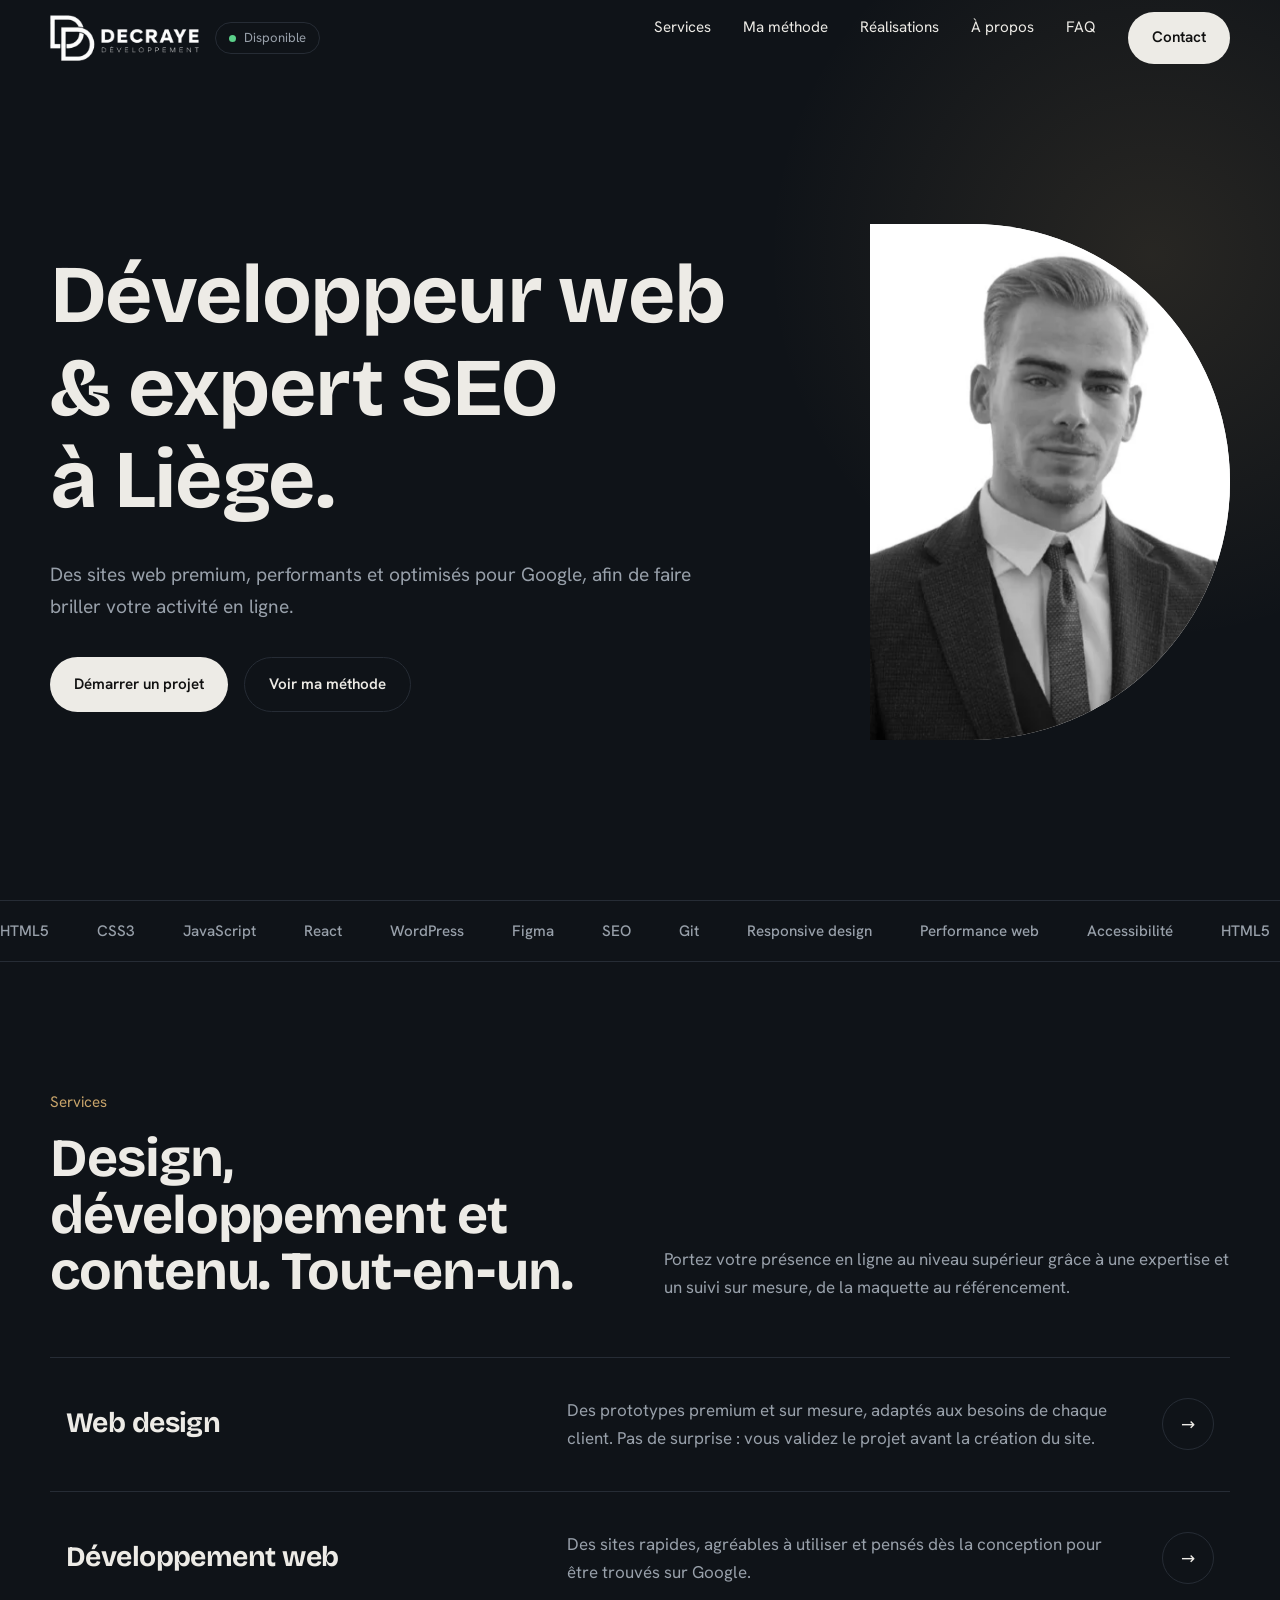
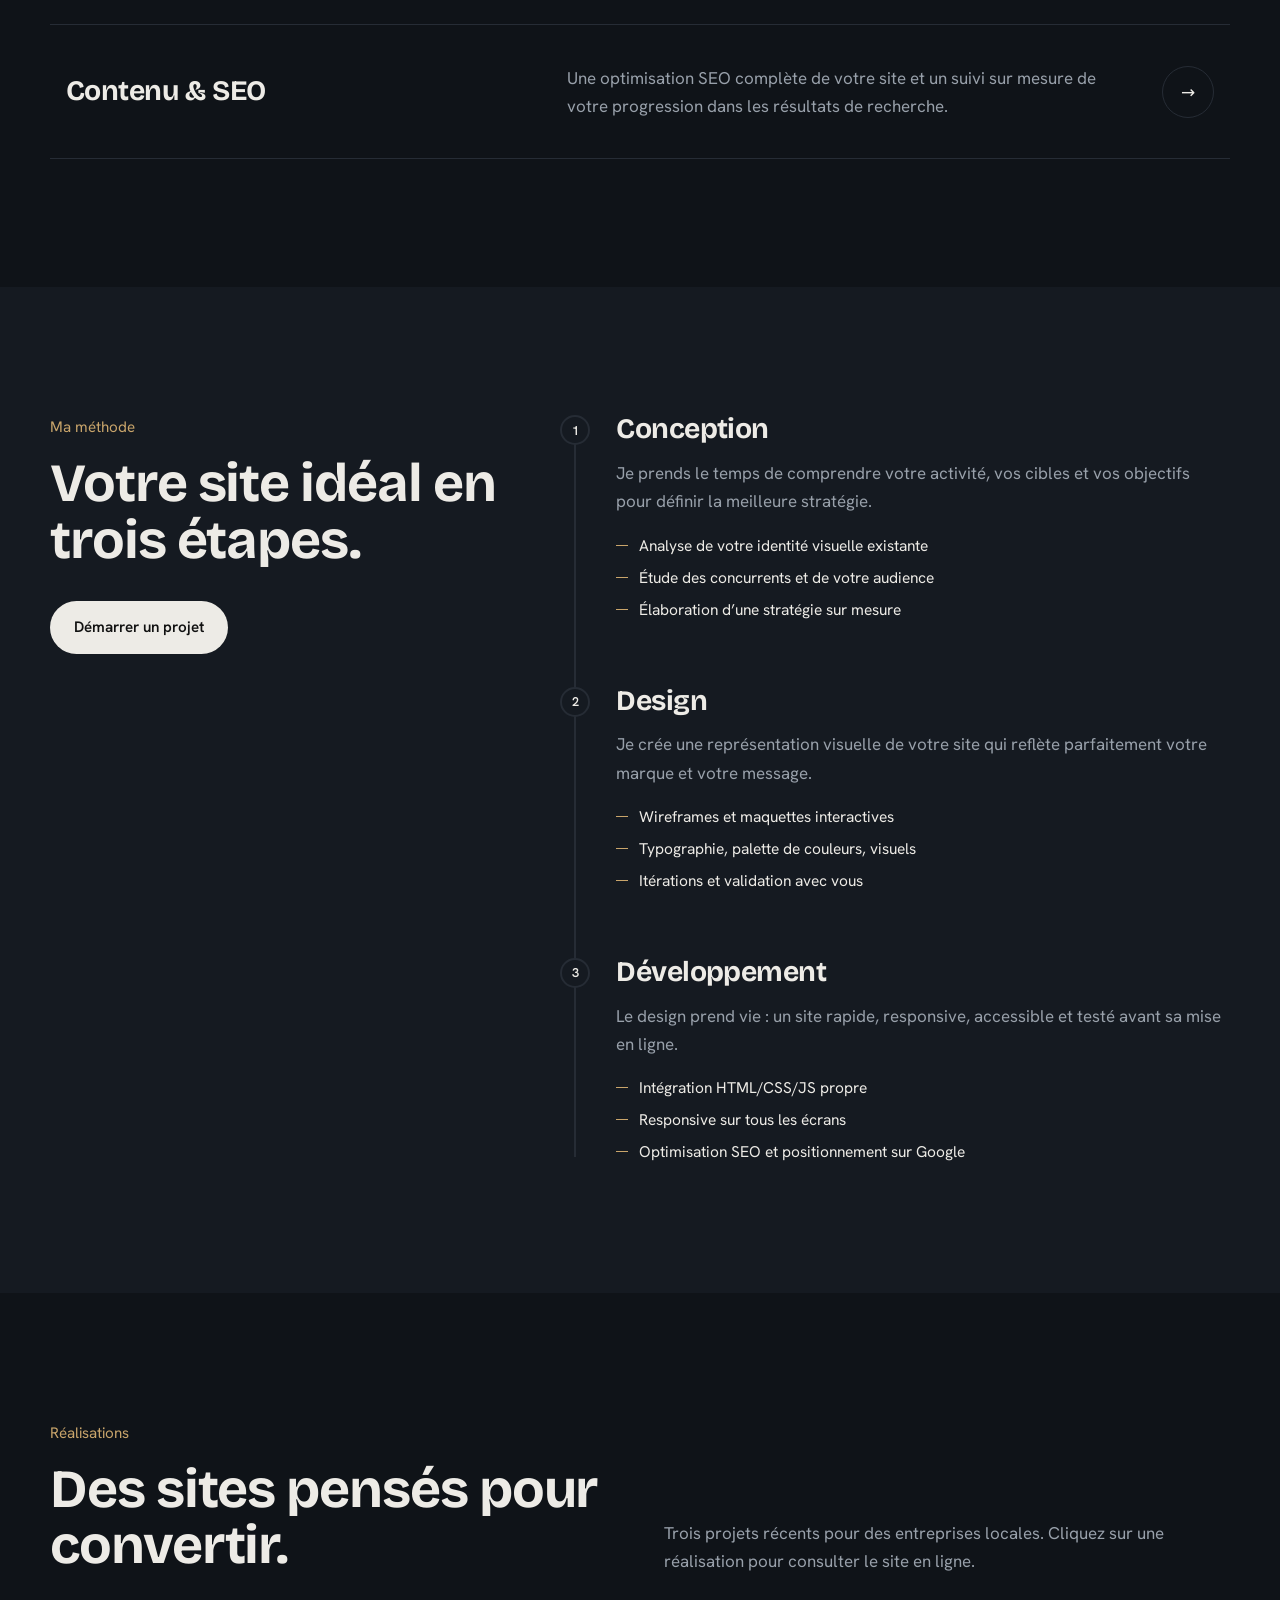
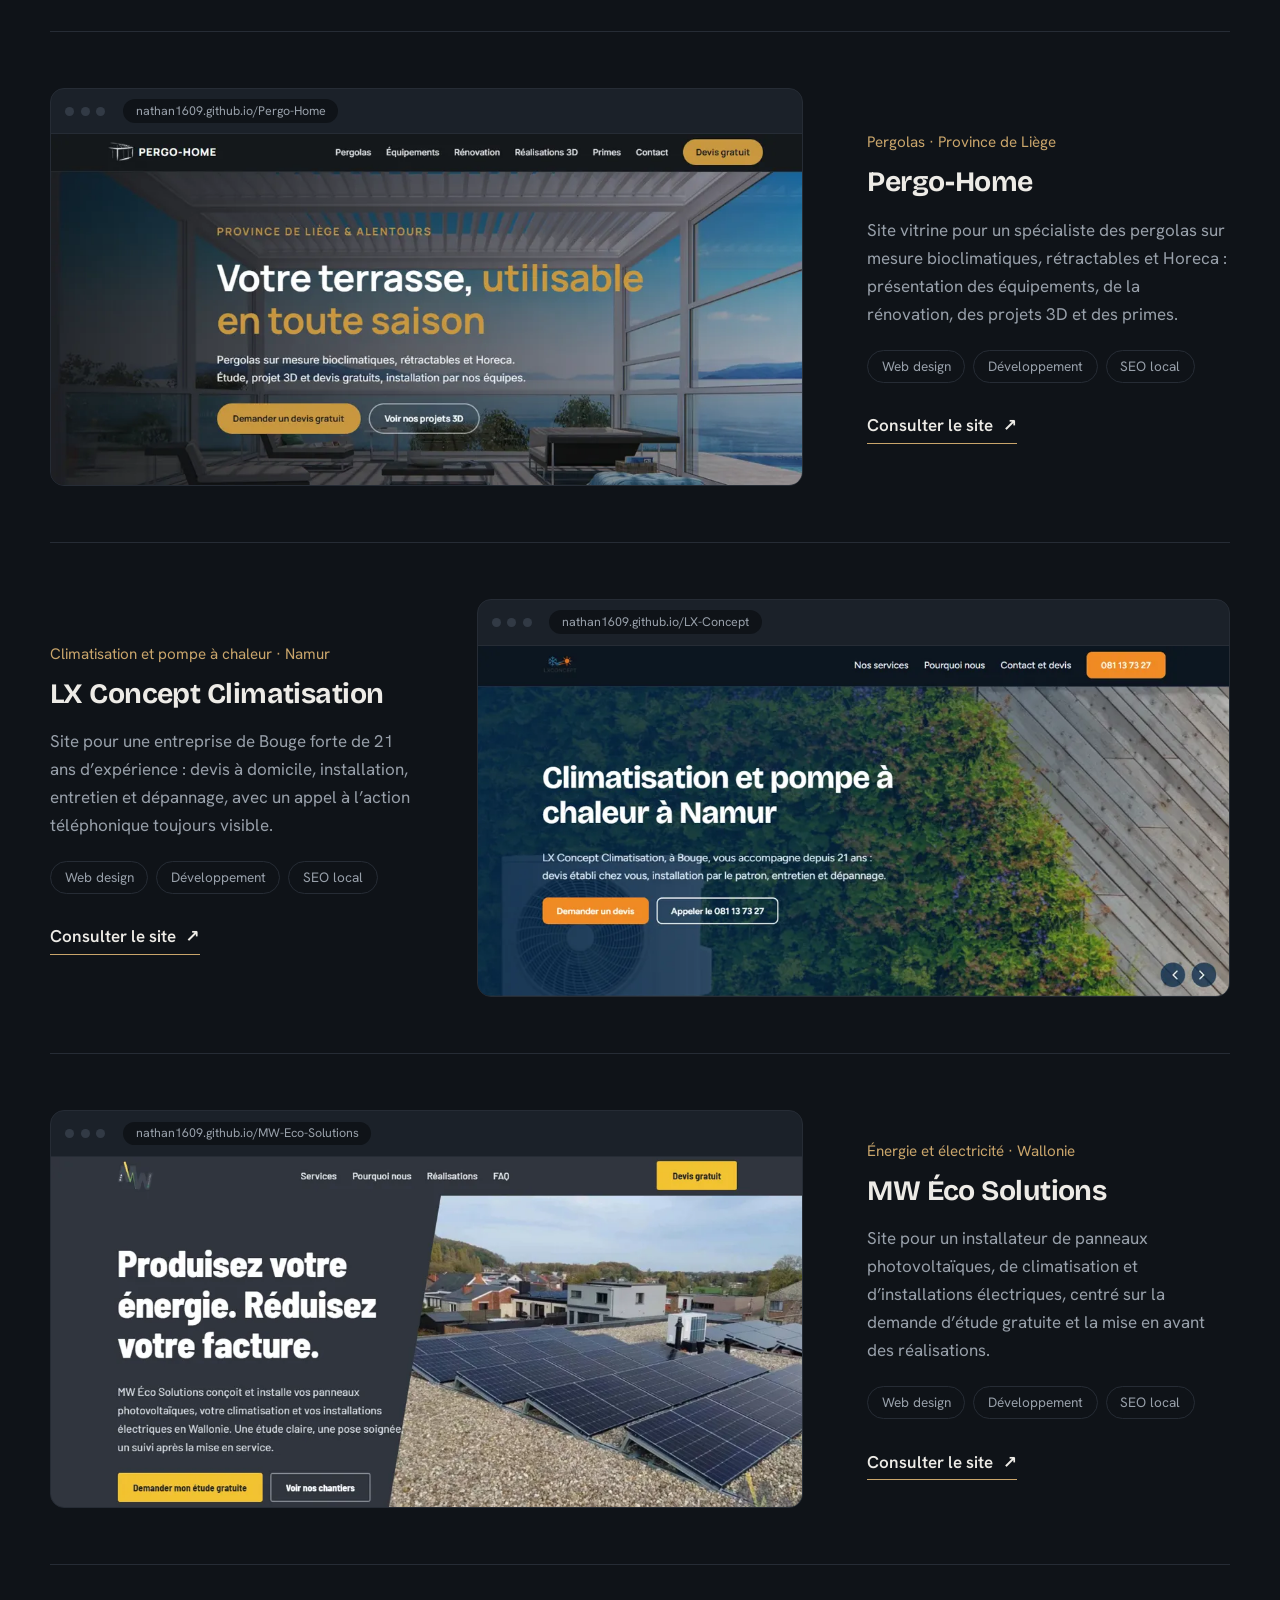
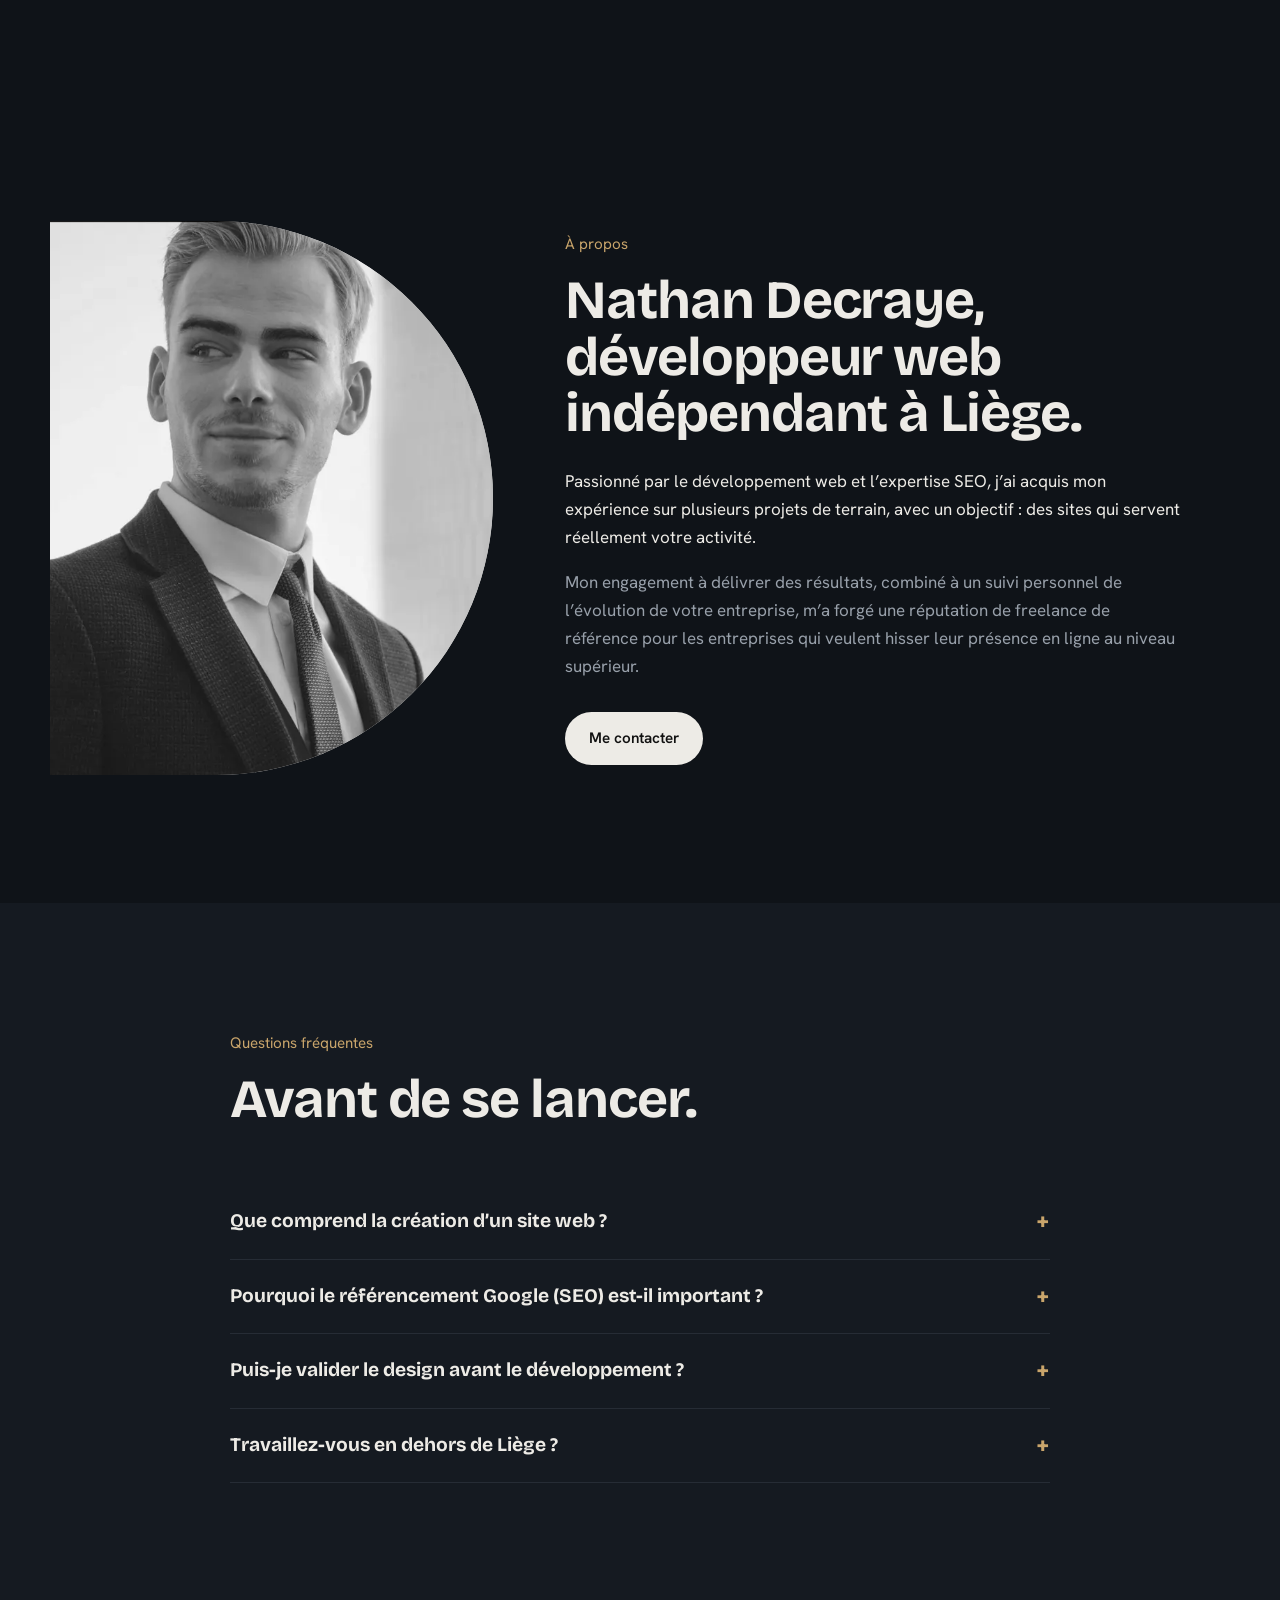
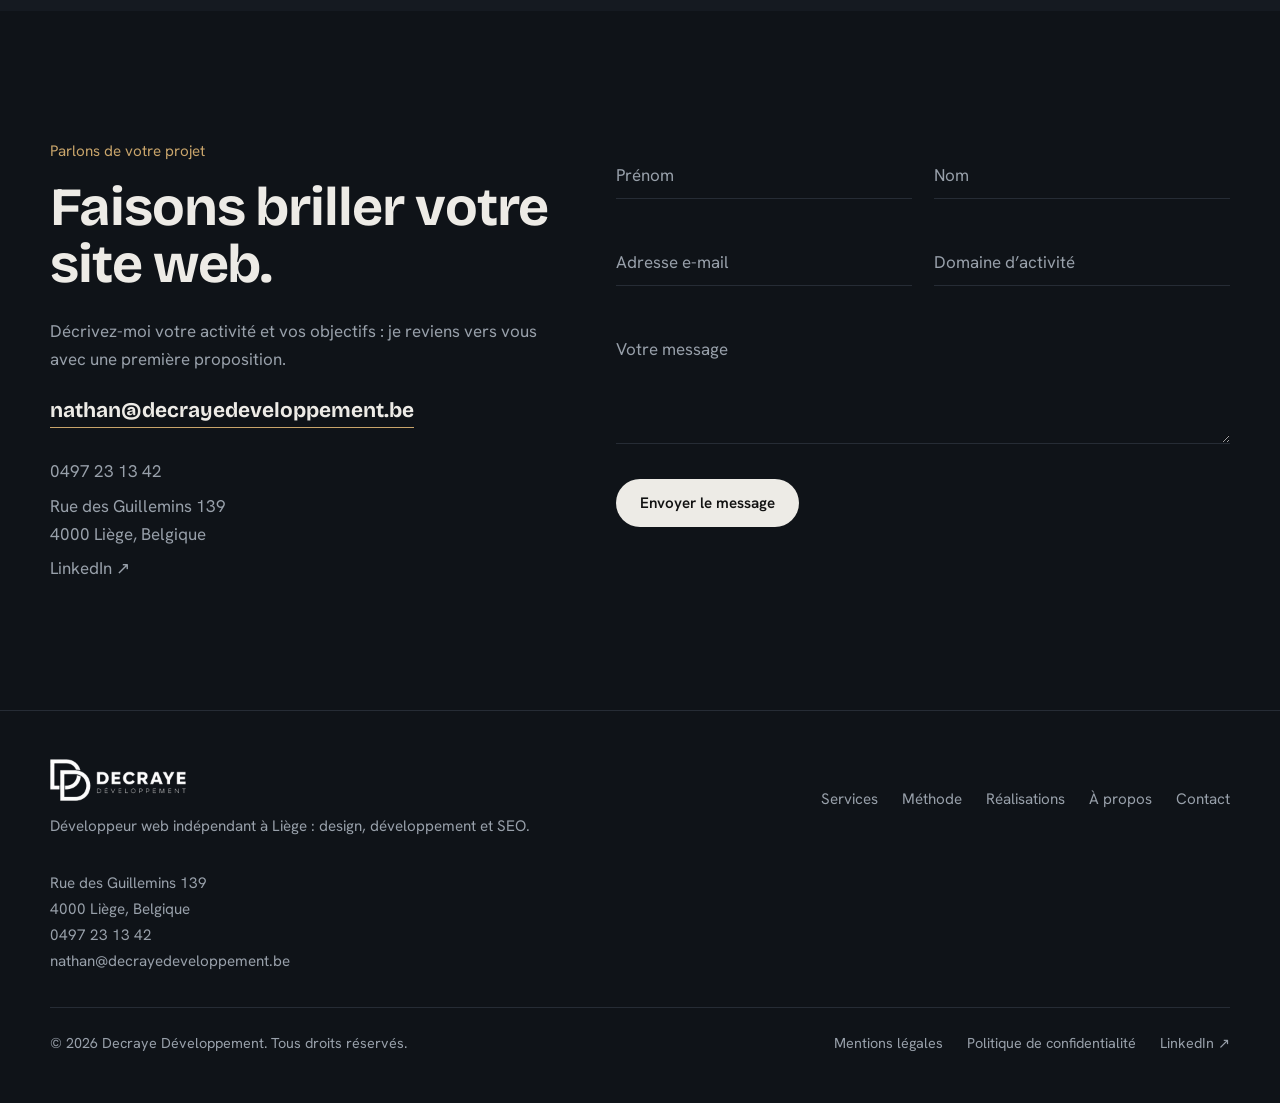
==== index.html @ 933f9165 "Amélioration du site, référencement, animations" ====
<!DOCTYPE html>
<html lang="fr-BE">
<head>
<meta charset="utf-8">
<meta name="viewport" content="width=device-width, initial-scale=1, viewport-fit=cover">
<title>Développeur web & expert SEO à Liège | Decraye Développement</title>
<meta name="description" content="Nathan Decraye, développeur web indépendant à Liège : création de site web sur mesure, design, développement et référencement Google (SEO) pour les entreprises de Wallonie.">
<meta name="robots" content="index, follow, max-image-preview:large">
<meta name="author" content="Nathan Decraye">
<meta name="theme-color" content="#0F1318">
<link rel="canonical" href="https://decrayedeveloppement.be/">
<link rel="alternate" hreflang="fr-be" href="https://decrayedeveloppement.be/">
<meta property="og:type" content="website">
<meta property="og:locale" content="fr_BE">
<meta property="og:site_name" content="Decraye Développement">
<meta property="og:title" content="Développeur web & expert SEO à Liège | Decraye Développement">
<meta property="og:description" content="Sites web premium, rapides et optimisés pour Google. Design, développement et SEO sur mesure à Liège.">
<meta property="og:url" content="https://decrayedeveloppement.be/">
<meta property="og:image" content="https://decrayedeveloppement.be/asset/img/og-image.jpg">
<meta property="og:image:width" content="1200"><meta property="og:image:height" content="630"><meta property="og:image:alt" content="Decraye Développement, développeur web et expert SEO à Liège">
<meta name="twitter:card" content="summary_large_image">
<meta name="twitter:image" content="https://decrayedeveloppement.be/asset/img/og-image.jpg">
<link rel="icon" href="/favicon.ico" sizes="48x48">
<link rel="icon" type="image/png" sizes="192x192" href="/asset/img/favicon-192.png">
<link rel="apple-touch-icon" href="/asset/img/apple-touch-icon.png">
<link rel="preload" href="asset/fonts/bricolage-grotesque.woff2" as="font" type="font/woff2" crossorigin>
<link rel="preload" href="asset/fonts/hanken-grotesk.woff2" as="font" type="font/woff2" crossorigin>
<link rel="preload" href="asset/img/nathan-decraye.webp" as="image" type="image/webp">
<link rel="stylesheet" href="asset/css/style.css">
<script type="application/ld+json">{"@context":"https://schema.org","@graph":[{"@type":"WebSite","@id":"https://decrayedeveloppement.be/#website","url":"https://decrayedeveloppement.be/","name":"Decraye Développement","inLanguage":"fr-BE","publisher":{"@id":"https://decrayedeveloppement.be/#business"}},{"@type":"ProfessionalService","@id":"https://decrayedeveloppement.be/#business","name":"Decraye Développement","url":"https://decrayedeveloppement.be/","logo":"https://decrayedeveloppement.be/asset/img/logo.png","image":"https://decrayedeveloppement.be/asset/img/og-image.jpg","email":"nathan@decrayedeveloppement.be","telephone":"+32497231342","description":"Développeur web indépendant à Liège : web design, développement de sites et référencement Google (SEO).","address":{"@type":"PostalAddress","streetAddress":"Rue des Guillemins 139","postalCode":"4000","addressLocality":"Liège","addressRegion":"Wallonie","addressCountry":"BE"},"areaServed":[{"@type":"City","name":"Liège"},{"@type":"AdministrativeArea","name":"Wallonie"}],"founder":{"@id":"https://decrayedeveloppement.be/#nathan"},"sameAs":["https://www.linkedin.com/in/nathan-decraye-4442543a9/"],"knowsAbout":["Création de site web","Web design","Référencement naturel (SEO)","WordPress","React"],"contactPoint":{"@type":"ContactPoint","telephone":"+32497231342","email":"nathan@decrayedeveloppement.be","contactType":"customer service","availableLanguage":"fr"},"hasOfferCatalog":{"@type":"OfferCatalog","name":"Services","itemListElement":[{"@type":"Offer","itemOffered":{"@type":"Service","name":"Web design"}},{"@type":"Offer","itemOffered":{"@type":"Service","name":"Développement web"}},{"@type":"Offer","itemOffered":{"@type":"Service","name":"Contenu & SEO"}}]}},{"@type":"Person","@id":"https://decrayedeveloppement.be/#nathan","name":"Nathan Decraye","jobTitle":"Développeur web & expert SEO","url":"https://decrayedeveloppement.be/","image":"https://decrayedeveloppement.be/asset/img/nathan-decraye-a-propos.webp","sameAs":["https://www.linkedin.com/in/nathan-decraye-4442543a9/"],"worksFor":{"@id":"https://decrayedeveloppement.be/#business"}}]}</script>
<script type="application/ld+json">{"@context":"https://schema.org","@type":"FAQPage","mainEntity":[{"@type":"Question","name":"Que comprend la création d’un site web ?","acceptedAnswer":{"@type":"Answer","text":"Une conception stratégique, une maquette design validée par vos soins, puis un développement rapide, responsive et optimisé SEO avant la mise en ligne."}},{"@type":"Question","name":"Pourquoi le référencement Google (SEO) est-il important ?","acceptedAnswer":{"@type":"Answer","text":"Le SEO rend votre site visible quand vos clients recherchent vos services. Il repose sur la structure technique, la vitesse et la qualité du contenu."}},{"@type":"Question","name":"Puis-je valider le design avant le développement ?","acceptedAnswer":{"@type":"Answer","text":"Oui. Vous validez la maquette avant la création du site, sans mauvaise surprise."}},{"@type":"Question","name":"Travaillez-vous en dehors de Liège ?","acceptedAnswer":{"@type":"Answer","text":"Basé à Liège, j’accompagne des entreprises de Wallonie et d’ailleurs, en rendez-vous ou à distance."}}]}</script>

</head>
<body>
<script>document.documentElement.classList.add('js')</script>
<a class="sr skip" href="#main">Aller au contenu</a>
<div id="bar" aria-hidden="true"></div>
<header id="top">
 <div class="wrap nav">
  <a class="brand" href="#accueil" aria-label="Decraye Développement, accueil"><img src="asset/img/logo.png" alt="Logo Decraye Développement" width="149" height="46"><span class="dispo"><i></i>Disponible</span></a>
  <nav id="nav" aria-label="Navigation principale">
   <ul>
    <li><a href="#services">Services</a></li><li><a href="#methode">Ma méthode</a></li><li><a href="#realisations">Réalisations</a></li><li><a href="#a-propos">À propos</a></li><li><a href="#faq">FAQ</a></li>
    <li><a class="btn" href="#contact"><span>Contact</span></a></li>
   </ul>
  </nav>
  <button id="burger" aria-expanded="false" aria-controls="nav">Menu</button>
 </div>
</header>

<main id="main">
<section class="hero" id="accueil" style="padding-bottom:4rem">
 <div class="wrap hgrid">
  <div>
   <h1><span class="ln" style="--i:0"><span>Développeur web</span></span><span class="ln" style="--i:1"><span>&amp; expert SEO</span></span><span class="ln" style="--i:2"><span>à Liège.</span></span></h1>
   <p class="lead">Des sites web premium, performants et optimisés pour Google, afin de faire briller votre activité en ligne.</p>
   <div class="cta"><a class="btn" href="#contact"><span>Démarrer un projet</span></a><a class="btn ghost" href="#methode"><span>Voir ma méthode</span></a></div>
  </div>
  <div class="d"><img src="asset/img/nathan-decraye.webp" alt="Nathan Decraye, développeur web et expert SEO à Liège" width="387" height="644" fetchpriority="high" id="portrait"></div>
 </div>
</section>
<div class="tech" role="group" aria-label="Technologies et outils maîtrisés"><div><div class="g"><b>HTML5</b><b>CSS3</b><b>JavaScript</b><b>React</b><b>WordPress</b><b>Figma</b><b>SEO</b><b>Git</b><b>Responsive design</b><b>Performance web</b><b>Accessibilité</b></div><div class="g" aria-hidden="true"><b>HTML5</b><b>CSS3</b><b>JavaScript</b><b>React</b><b>WordPress</b><b>Figma</b><b>SEO</b><b>Git</b><b>Responsive design</b><b>Performance web</b><b>Accessibilité</b></div></div></div>

<section id="services">
 <div class="wrap">
  <div class="head" data-r><div><span class="tag">Services</span><h2>Design, développement et contenu. Tout&#8209;en&#8209;un.</h2></div><p>Portez votre présence en ligne au niveau supérieur grâce à une expertise et un suivi sur mesure, de la maquette au référencement.</p></div>
  <ul class="rows">
   <li class="row" data-r><h3>Web design</h3><p>Des prototypes premium et sur mesure, adaptés aux besoins de chaque client. Pas de surprise : vous validez le projet avant la création du site.</p><span class="arr" aria-hidden="true">→</span></li>
   <li class="row" data-r style="--d:.1s"><h3>Développement web</h3><p>Des sites rapides, agréables à utiliser et pensés dès la conception pour être trouvés sur Google.</p><span class="arr" aria-hidden="true">→</span></li>
   <li class="row" data-r style="--d:.2s"><h3>Contenu &amp; SEO</h3><p>Une optimisation SEO complète de votre site et un suivi sur mesure de votre progression dans les résultats de recherche.</p><span class="arr" aria-hidden="true">→</span></li>
  </ul>
 </div>
</section>

<section id="methode" class="bg2">
 <div class="wrap mgrid">
  <div class="sticky" data-r><span class="tag">Ma méthode</span><h2>Votre site idéal en trois étapes.</h2><a class="btn" href="#contact"><span>Démarrer un projet</span></a></div>
  <div class="steps" id="steps">
   <article class="step"><h3>Conception</h3><p>Je prends le temps de comprendre votre activité, vos cibles et vos objectifs pour définir la meilleure stratégie.</p><ul><li>Analyse de votre identité visuelle existante</li><li>Étude des concurrents et de votre audience</li><li>Élaboration d’une stratégie sur mesure</li></ul></article>
   <article class="step"><h3>Design</h3><p>Je crée une représentation visuelle de votre site qui reflète parfaitement votre marque et votre message.</p><ul><li>Wireframes et maquettes interactives</li><li>Typographie, palette de couleurs, visuels</li><li>Itérations et validation avec vous</li></ul></article>
   <article class="step"><h3>Développement</h3><p>Le design prend vie : un site rapide, responsive, accessible et testé avant sa mise en ligne.</p><ul><li>Intégration HTML/CSS/JS propre</li><li>Responsive sur tous les écrans</li><li>Optimisation SEO et positionnement sur Google</li></ul></article>
  </div>
 </div>
</section>

<section id="realisations">
 <div class="wrap">
  <div class="head" data-r><div><span class="tag">Réalisations</span><h2>Des sites pensés pour convertir.</h2></div><p>Trois projets récents pour des entreprises locales. Cliquez sur une réalisation pour consulter le site en ligne.</p></div>
  <article class="proj" data-r><a class="shot" href="https://nathan1609.github.io/Pergo-Home/" target="_blank" rel="noopener" aria-label="Visiter le site Pergo-Home (nouvel onglet)"><div class="bar"><i></i><i></i><i></i><span>nathan1609.github.io/Pergo-Home</span></div><div class="view"><img src="asset/img/projet-pergo-home.webp" alt="Aperçu du site Pergo-Home : pergola bioclimatique sur terrasse avec vue sur la mer" width="1100" height="513" loading="lazy"><b aria-hidden="true"><em>Visiter le site ↗</em></b></div></a><div class="pi"><small>Pergolas · Province de Liège</small><h3>Pergo-Home</h3><p>Site vitrine pour un spécialiste des pergolas sur mesure bioclimatiques, rétractables et Horeca : présentation des équipements, de la rénovation, des projets 3D et des primes.</p><ul class="chips" aria-label="Prestations"><li>Web design</li><li>Développement</li><li>SEO local</li></ul><a class="lnk" href="https://nathan1609.github.io/Pergo-Home/" target="_blank" rel="noopener">Consulter le site <span aria-hidden="true">↗</span></a></div></article>
  <article class="proj rev" data-r><a class="shot" href="https://nathan1609.github.io/LX-Concept/" target="_blank" rel="noopener" aria-label="Visiter le site LX Concept Climatisation (nouvel onglet)"><div class="bar"><i></i><i></i><i></i><span>nathan1609.github.io/LX-Concept</span></div><div class="view"><img src="asset/img/projet-lx-concept.webp" alt="Aperçu du site LX Concept Climatisation : unité extérieure devant un mur végétal" width="1100" height="513" loading="lazy"><b aria-hidden="true"><em>Visiter le site ↗</em></b></div></a><div class="pi"><small>Climatisation et pompe à chaleur · Namur</small><h3>LX Concept Climatisation</h3><p>Site pour une entreprise de Bouge forte de 21 ans d’expérience : devis à domicile, installation, entretien et dépannage, avec un appel à l’action téléphonique toujours visible.</p><ul class="chips" aria-label="Prestations"><li>Web design</li><li>Développement</li><li>SEO local</li></ul><a class="lnk" href="https://nathan1609.github.io/LX-Concept/" target="_blank" rel="noopener">Consulter le site <span aria-hidden="true">↗</span></a></div></article>
  <article class="proj" data-r><a class="shot" href="https://nathan1609.github.io/MW-Eco-Solutions/" target="_blank" rel="noopener" aria-label="Visiter le site MW Éco Solutions (nouvel onglet)"><div class="bar"><i></i><i></i><i></i><span>nathan1609.github.io/MW-Eco-Solutions</span></div><div class="view"><img src="asset/img/projet-mw-eco-solutions.webp" alt="Aperçu du site MW Éco Solutions : panneaux photovoltaïques installés sur une toiture plate" width="1100" height="513" loading="lazy"><b aria-hidden="true"><em>Visiter le site ↗</em></b></div></a><div class="pi"><small>Énergie et électricité · Wallonie</small><h3>MW Éco Solutions</h3><p>Site pour un installateur de panneaux photovoltaïques, de climatisation et d’installations électriques, centré sur la demande d’étude gratuite et la mise en avant des réalisations.</p><ul class="chips" aria-label="Prestations"><li>Web design</li><li>Développement</li><li>SEO local</li></ul><a class="lnk" href="https://nathan1609.github.io/MW-Eco-Solutions/" target="_blank" rel="noopener">Consulter le site <span aria-hidden="true">↗</span></a></div></article>
 </div>
</section>

<section id="a-propos">
 <div class="wrap agrid">
  <div class="ph" data-r><img src="asset/img/nathan-decraye-a-propos.webp" alt="Portrait de Nathan Decraye, développeur web indépendant" width="800" height="794" loading="lazy"></div>
  <div data-r><span class="tag">À propos</span><h2>Nathan Decraye, développeur web indépendant à Liège.</h2>
   <p>Passionné par le développement web et l’expertise SEO, j’ai acquis mon expérience sur plusieurs projets de terrain, avec un objectif : des sites qui servent réellement votre activité.</p>
   <p>Mon engagement à délivrer des résultats, combiné à un suivi personnel de l’évolution de votre entreprise, m’a forgé une réputation de freelance de référence pour les entreprises qui veulent hisser leur présence en ligne au niveau supérieur.</p>
   <a class="btn" href="#contact"><span>Me contacter</span></a></div>
 </div>
</section>

<section id="faq" class="bg2">
 <div class="wrap faq">
  <div class="head" style="grid-template-columns:1fr" data-r><div><span class="tag">Questions fréquentes</span><h2>Avant de se lancer.</h2></div></div>
  <div data-r>
   <details><summary>Que comprend la création d’un site web ?</summary><p>Une conception stratégique, une maquette design validée par vos soins, puis un développement rapide, responsive et optimisé SEO avant la mise en ligne.</p></details>
   <details><summary>Pourquoi le référencement Google (SEO) est-il important ?</summary><p>Le SEO rend votre site visible quand vos clients recherchent vos services. Il repose sur la structure technique, la vitesse et la qualité du contenu.</p></details>
   <details><summary>Puis-je valider le design avant le développement ?</summary><p>Oui. Vous validez la maquette avant la création du site, sans mauvaise surprise.</p></details>
   <details><summary>Travaillez-vous en dehors de Liège ?</summary><p>Basé à Liège, j’accompagne des entreprises de Wallonie et d’ailleurs, en rendez-vous ou à distance.</p></details>
  </div>
 </div>
</section>

<section id="contact">
 <div class="wrap cgrid">
  <div data-r><span class="tag">Parlons de votre projet</span><h2>Faisons briller votre site web.</h2><p>Décrivez-moi votre activité et vos objectifs : je reviens vers vous avec une première proposition.</p><a class="mail" href="mailto:nathan@decrayedeveloppement.be">nathan@decrayedeveloppement.be</a>
   <address class="coord"><a href="tel:+32497231342">0497 23 13 42</a><span>Rue des Guillemins 139<br>4000 Liège, Belgique</span><a href="https://www.linkedin.com/in/nathan-decraye-4442543a9/" target="_blank" rel="me noopener">LinkedIn ↗</a></address></div>
  <form id="form" data-r style="--d:.1s" novalidate>
   <div class="f"><input id="p" name="prenom" placeholder=" " required autocomplete="given-name"><label for="p">Prénom</label></div>
   <div class="f"><input id="n" name="nom" placeholder=" " required autocomplete="family-name"><label for="n">Nom</label></div>
   <div class="f"><input id="e" name="email" type="email" placeholder=" " required autocomplete="email"><label for="e">Adresse e-mail</label></div>
   <div class="f"><input id="a" name="activite" placeholder=" "><label for="a">Domaine d’activité</label></div>
   <div class="f w"><textarea id="m" name="message" placeholder=" " required></textarea><label for="m">Votre message</label></div>
   <div class="f w"><button class="btn" type="submit"><span>Envoyer le message</span></button></div>
   <p id="msg" role="status" aria-live="polite"></p>
  </form>
 </div>
</section>
</main>

<footer>
 <div class="wrap fg">
  <div><img src="asset/img/logo.png" alt="Decraye Développement" width="136" height="42" loading="lazy"><p>Développeur web indépendant à Liège : design, développement et SEO.</p></div>
  <ul aria-label="Pied de page"><li><a href="#services">Services</a></li><li><a href="#methode">Méthode</a></li><li><a href="#realisations">Réalisations</a></li><li><a href="#a-propos">À propos</a></li><li><a href="#contact">Contact</a></li></ul>
  <address class="fa">Rue des Guillemins 139<br>4000 Liège, Belgique<br><a href="tel:+32497231342">0497 23 13 42</a><br><a href="mailto:nathan@decrayedeveloppement.be">nathan@decrayedeveloppement.be</a></address>
  <div class="fb"><p>© <span id="y">2026</span> Decraye Développement. Tous droits réservés.</p><ul><li><a href="mentions-legales.html" data-legal="ment">Mentions légales</a></li><li><a href="politique-de-confidentialite.html" data-legal="priv">Politique de confidentialité</a></li><li><a href="https://www.linkedin.com/in/nathan-decraye-4442543a9/" target="_blank" rel="me noopener">LinkedIn ↗</a></li></ul></div>
 </div>
</footer>

<script src="asset/js/main.js" defer></script>
</body>
</html>
---- asset/css/style.css ----
/* Decraye Développement — feuille de style principale */
@font-face {
  font-family: "Bricolage Grotesque";
  src: url(../fonts/bricolage-grotesque.woff2) format("woff2");
  font-weight: 200 800;
  font-style: normal;
  font-display: swap
}

@font-face {
  font-family: "Hanken Grotesk";
  src: url(../fonts/hanken-grotesk.woff2) format("woff2");
  font-weight: 100 900;
  font-style: normal;
  font-display: swap
}

:root {
  --bg: #0F1318;
  --bg2: #151A21;
  --ink: #EDEBE6;
  --mute: #98A0AA;
  --line: #262C35;
  --brass: #C9A56B;
  --ease: cubic-bezier(.2, .7, .2, 1);
  color-scheme: dark;
  box-sizing: border-box;
  padding-top: env(safe-area-inset-top, 0px);
  padding-bottom: env(safe-area-inset-bottom, 0px)
}

*,
*::before,
*::after {
  box-sizing: inherit
}

html {
  scroll-behavior: smooth;
  scroll-padding-top: 90px
}

body {
  margin: 0;
  background: var(--bg);
  color: var(--ink);
  font: 400 1.0625rem/1.65 "Hanken Grotesk", system-ui, sans-serif;
  -webkit-font-smoothing: antialiased;
  overflow-x: hidden
}

h1,
h2,
h3 {
  font-family: "Bricolage Grotesque", system-ui, sans-serif;
  font-weight: 700;
  line-height: 1.05;
  letter-spacing: -.02em;
  margin: 0
}

h1 {
  font-size: clamp(2.6rem, 6.4vw, 5.6rem)
}

h2 {
  font-size: clamp(2rem, 4.2vw, 3.5rem)
}

h3 {
  font-size: clamp(1.4rem, 2.2vw, 2rem)
}

p {
  margin: 0;
  max-width: 62ch
}

a {
  color: inherit;
  text-decoration: none
}

img {
  max-width: 100%;
  display: block
}

.wrap {
  width: min(1180px, 100% - 2.5rem);
  margin-inline: auto
}

section {
  padding: clamp(4.5rem, 10vw, 8.5rem) 0
}

:focus-visible {
  outline: 2px solid var(--brass);
  outline-offset: 4px
}

.sr {
  position: absolute;
  left: -9999px
}

.skip:focus {
  left: 1rem;
  top: 1rem;
  background: var(--brass);
  color: #111;
  padding: .5rem 1rem;
  z-index: 99
}

#bar {
  position: fixed;
  left: 0;
  top: 0;
  height: 3px;
  width: 100%;
  background: var(--brass);
  transform: scaleX(var(--sp, 0));
  transform-origin: 0 50%;
  z-index: 60
}

header {
  position: fixed;
  inset: 0 0 auto;
  z-index: 50;
  padding-top: env(safe-area-inset-top, 0px);
  transition: transform .45s var(--ease), background .3s, border-color .3s;
  border-bottom: 1px solid transparent
}

header.solid {
  background: rgba(15, 19, 24, .82);
  backdrop-filter: blur(14px);
  border-color: var(--line)
}

header.hide {
  transform: translateY(-110%)
}

.nav {
  display: flex;
  align-items: center;
  justify-content: space-between;
  height: 76px;
  gap: 1.5rem
}

.brand {
  display: flex;
  align-items: center;
  gap: 1rem
}

.brand img {
  height: 46px;
  width: auto
}

.dispo {
  display: flex;
  align-items: center;
  gap: .5rem;
  font-size: .82rem;
  color: var(--mute);
  border: 1px solid var(--line);
  border-radius: 99px;
  padding: .25rem .8rem
}

.dispo i {
  width: 7px;
  height: 7px;
  border-radius: 50%;
  background: #5BD08A;
  box-shadow: 0 0 0 0 #5BD08A88;
  animation: pulse 2.2s infinite
}

@keyframes pulse {
  70% {
    box-shadow: 0 0 0 9px #5BD08A00
  }

  100% {
    box-shadow: 0 0 0 0 #5BD08A00
  }
}

nav ul {
  display: flex;
  gap: 2rem;
  list-style: none;
  margin: 0;
  padding: 0
}

nav a:not(.btn) {
  position: relative;
  font-size: .95rem;
  padding: .3rem 0
}

nav a:not(.btn)::after {
  content: "";
  position: absolute;
  left: 0;
  bottom: 0;
  width: 100%;
  height: 1px;
  background: var(--brass);
  transform: scaleX(0);
  transform-origin: right;
  transition: transform .4s var(--ease)
}

nav a:not(.btn):hover::after,
nav a.act::after {
  transform: scaleX(1);
  transform-origin: left
}

.btn {
  display: inline-flex;
  align-items: center;
  gap: .6rem;
  background: var(--ink);
  color: #111;
  font-weight: 600;
  font-size: .95rem;
  padding: .85rem 1.5rem;
  border-radius: 99px;
  border: 0;
  cursor: pointer;
  position: relative;
  overflow: hidden;
  transition: transform .25s var(--ease), color .3s;
  font-family: inherit
}

.btn::before {
  content: "";
  position: absolute;
  inset: 0;
  background: var(--brass);
  transform: translateY(101%);
  transition: transform .45s var(--ease)
}

.btn:hover::before {
  transform: none
}

.btn span {
  position: relative
}

.btn.ghost {
  background: transparent;
  color: var(--ink);
  border: 1px solid var(--line)
}

.btn.ghost:hover {
  color: #111;
  border-color: var(--brass)
}

#burger {
  display: none;
  background: none;
  border: 1px solid var(--line);
  color: var(--ink);
  border-radius: 8px;
  padding: .5rem .8rem;
  font: inherit;
  cursor: pointer
}

/* hero */
.hero {
  min-height: 100svh;
  display: flex;
  align-items: center;
  padding: 8rem 0 4rem;
  position: relative
}

.hero::before {
  content: "";
  position: absolute;
  width: 60vw;
  height: 60vw;
  right: -20vw;
  top: -10vw;
  background: radial-gradient(closest-side, #C9A56B22, transparent);
  pointer-events: none
}

.hgrid {
  display: grid;
  grid-template-columns: 1.25fr .75fr;
  gap: 3rem;
  align-items: center
}

.ln {
  display: block;
  overflow: hidden;
  padding-bottom: .08em
}

.ln>span {
  display: block;
  transform: translateY(110%);
  animation: up 1s var(--ease) forwards;
  animation-delay: calc(.15s + var(--i)*.12s)
}

@keyframes up {
  to {
    transform: none
  }
}

.hero p.lead {
  margin: 1.8rem 0 2.2rem;
  font-size: 1.2rem;
  color: var(--mute);
  opacity: 0;
  animation: fade .9s .75s forwards
}

.cta {
  display: flex;
  gap: 1rem;
  flex-wrap: wrap;
  opacity: 0;
  animation: fade .9s .9s forwards
}

@keyframes fade {
  to {
    opacity: 1
  }
}

.d {
  width: min(100%, 360px);
  margin-left: auto;
  aspect-ratio: 3/4.3;
  background: #fff;
  border-radius: 0 999px 999px 0;
  overflow: hidden;
  position: relative;
  clip-path: inset(0 100% 0 0);
  animation: wipe 1.3s .3s var(--ease) forwards
}

@keyframes wipe {
  to {
    clip-path: inset(0 0 0 0)
  }
}

.d img {
  width: 100%;
  height: 112%;
  object-fit: cover;
  object-position: 50% 20%;
  transform: translateY(var(--py, 0px));
  will-change: transform
}

.tech {
  border-block: 1px solid var(--line);
  overflow: hidden;
  padding: 1.1rem 0;
  color: var(--mute);
  font-size: .95rem
}

.tech>div {
  display: flex;
  width: max-content;
  animation: mq 40s linear infinite
}

.tech .g {
  display: flex;
  gap: 3rem;
  padding-right: 3rem
}

.tech:hover>div {
  animation-play-state: paused
}

@keyframes mq {
  to {
    transform: translateX(-50%)
  }
}

.tech b {
  font-weight: 500;
  white-space: nowrap
}

/* intro head */
.head {
  display: grid;
  grid-template-columns: 1fr 1fr;
  gap: 3rem;
  align-items: end;
  margin-bottom: 3.5rem
}

.head p {
  color: var(--mute)
}

.tag {
  color: var(--brass);
  font-size: .95rem;
  margin-bottom: 1rem;
  display: block
}

/* services */
.rows {
  list-style: none;
  margin: 0;
  padding: 0;
  border-top: 1px solid var(--line)
}

.row {
  position: relative;
  display: grid;
  grid-template-columns: 1fr 1.2fr auto;
  gap: 2rem;
  align-items: center;
  padding: 2.4rem 1rem;
  border-bottom: 1px solid var(--line);
  overflow: hidden;
  isolation: isolate;
  transition: padding .5s var(--ease)
}

.row::before {
  content: "";
  position: absolute;
  inset: 0;
  z-index: -1;
  background: radial-gradient(480px circle at var(--x, 50%) var(--y, 50%), #C9A56B26, transparent 70%);
  opacity: 0;
  transition: opacity .4s
}

.row::after {
  content: "";
  position: absolute;
  left: 0;
  bottom: -1px;
  height: 2px;
  width: 100%;
  background: var(--brass);
  transform: scaleX(0);
  transform-origin: left;
  transition: transform .7s var(--ease)
}

.row:hover {
  padding-left: 2rem
}

.row:hover::before {
  opacity: 1
}

.row:hover::after {
  transform: scaleX(1)
}

.row p {
  color: var(--mute)
}

.arr {
  width: 52px;
  height: 52px;
  border: 1px solid var(--line);
  border-radius: 50%;
  display: grid;
  place-items: center;
  transition: .4s var(--ease)
}

.row:hover .arr {
  background: var(--brass);
  color: #111;
  border-color: var(--brass);
  transform: rotate(-45deg)
}

/* method */
.bg2 {
  background: var(--bg2)
}

.mgrid {
  display: grid;
  grid-template-columns: .8fr 1.2fr;
  gap: 4rem
}

.sticky {
  position: sticky;
  top: 120px;
  align-self: start
}

.sticky .btn {
  margin-top: 2rem
}

.steps {
  position: relative;
  padding-left: 3.5rem;
  display: grid;
  gap: 4rem
}

.steps::before,
.steps::after {
  content: "";
  position: absolute;
  left: 14px;
  top: 8px;
  width: 2px;
  bottom: 8px;
  background: var(--line)
}

.steps::after {
  background: var(--brass);
  transform: scaleY(var(--mp, 0));
  transform-origin: top
}

.step {
  opacity: .38;
  transition: opacity .6s, transform .6s var(--ease);
  position: relative
}

.step.on {
  opacity: 1
}

.step::before {
  content: counter(s);
  counter-increment: s;
  position: absolute;
  left: -3.5rem;
  top: 0;
  width: 30px;
  height: 30px;
  border-radius: 50%;
  background: var(--bg2);
  border: 2px solid var(--line);
  display: grid;
  place-items: center;
  font-size: .8rem;
  font-weight: 600;
  transition: .5s
}

.steps {
  counter-reset: s
}

.step.on::before {
  background: var(--brass);
  border-color: var(--brass);
  color: #111
}

.step p {
  color: var(--mute);
  margin: .9rem 0 1.1rem
}

.step ul {
  margin: 0;
  padding: 0;
  list-style: none;
  display: grid;
  gap: .4rem;
  font-size: .97rem
}

.step li {
  padding-left: 1.4rem;
  position: relative
}

.step li::before {
  content: "";
  position: absolute;
  left: 0;
  top: .75em;
  width: .7rem;
  height: 1px;
  background: var(--brass)
}

/* portfolio */
.proj {
  display: grid;
  grid-template-columns: 1.35fr .65fr;
  gap: 4rem;
  align-items: center;
  padding: 3.5rem 0;
  border-top: 1px solid var(--line)
}

.proj:last-child {
  border-bottom: 1px solid var(--line)
}

.proj.rev {
  grid-template-columns: .65fr 1.35fr
}

.proj.rev .shot {
  order: 2
}

.shot {
  display: block;
  border-radius: 14px;
  overflow: hidden;
  background: #1B2129;
  border: 1px solid var(--line);
  position: relative;
  transition: transform .6s var(--ease), border-color .4s, box-shadow .6s
}

.shot:hover {
  transform: translateY(-8px);
  border-color: var(--brass);
  box-shadow: 0 30px 60px -30px #000
}

.bar {
  display: flex;
  align-items: center;
  gap: .4rem;
  padding: .65rem .9rem;
  border-bottom: 1px solid var(--line);
  font-size: .78rem;
  color: var(--mute)
}

.bar i {
  width: 9px;
  height: 9px;
  border-radius: 50%;
  background: #323a45
}

.bar span {
  margin-left: .7rem;
  background: var(--bg);
  border-radius: 99px;
  padding: .1rem .8rem;
  white-space: nowrap;
  overflow: hidden;
  text-overflow: ellipsis
}

.view {
  overflow: hidden;
  aspect-ratio: 1350/630;
  position: relative
}

.view img {
  width: 100%;
  height: 100%;
  object-fit: cover;
  transition: transform 1.4s var(--ease)
}

.shot:hover .view img {
  transform: scale(1.07)
}

.view b {
  position: absolute;
  inset: 0;
  display: grid;
  place-items: center;
  background: #0F1318b3;
  opacity: 0;
  transition: opacity .4s;
  font-weight: 600
}

.view b em {
  font-style: normal;
  background: var(--brass);
  color: #111;
  border-radius: 99px;
  padding: .7rem 1.4rem;
  transform: translateY(14px);
  transition: transform .5s var(--ease)
}

.shot:hover .view b,
.shot:focus-visible .view b {
  opacity: 1
}

.shot:hover .view b em,
.shot:focus-visible .view b em {
  transform: none
}

.pi small {
  color: var(--brass);
  font-size: .95rem;
  display: block;
  margin-bottom: .8rem
}

.pi p {
  color: var(--mute);
  margin: 1.1rem 0 1.4rem
}

.chips {
  display: flex;
  flex-wrap: wrap;
  gap: .5rem;
  list-style: none;
  margin: 0 0 1.8rem;
  padding: 0
}

.chips li {
  font-size: .85rem;
  border: 1px solid var(--line);
  border-radius: 99px;
  padding: .25rem .85rem;
  color: var(--mute);
  transition: .3s
}

.proj:hover .chips li {
  border-color: #C9A56B66;
  color: var(--ink)
}

.lnk {
  display: inline-flex;
  gap: .6rem;
  align-items: center;
  font-weight: 600;
  border-bottom: 1px solid var(--brass);
  padding-bottom: .2rem;
  transition: gap .4s var(--ease), color .3s
}

.lnk:hover {
  gap: 1.1rem;
  color: var(--brass)
}

/* quotes */
.q {
  display: grid;
  grid-template-columns: repeat(3, 1fr);
  gap: 1.5rem
}

.q figure {
  margin: 0;
  padding: 2rem;
  border: 1px solid var(--line);
  border-radius: 18px;
  display: flex;
  flex-direction: column;
  justify-content: space-between;
  gap: 2rem;
  transition: transform .5s var(--ease), border-color .4s, background .4s
}

.q figure:hover {
  transform: translateY(-8px);
  border-color: var(--brass);
  background: var(--bg2)
}

.q blockquote {
  margin: 0;
  font-size: 1.12rem
}

.q figcaption {
  font-size: .92rem;
  color: var(--mute)
}

.q figcaption b {
  display: block;
  color: var(--ink);
  font-weight: 600
}

/* about */
.agrid {
  display: grid;
  grid-template-columns: .8fr 1.2fr;
  gap: 4.5rem;
  align-items: center
}

.ph {
  border-radius: 0 999px 999px 0;
  overflow: hidden;
  aspect-ratio: 4/5;
  background: #ddd
}

.ph img {
  width: 100%;
  height: 100%;
  object-fit: cover;
  transition: transform 1.2s var(--ease), filter .6s;
  filter: grayscale(1)
}

.ph:hover img {
  transform: scale(1.06);
  filter: grayscale(.2)
}

.agrid h2 {
  margin-bottom: 1.5rem
}

.agrid p+p {
  margin-top: 1.1rem;
  color: var(--mute)
}

.agrid .btn {
  margin-top: 2rem
}

/* faq */
.faq {
  max-width: 820px;
  margin-inline: auto
}

details {
  border-bottom: 1px solid var(--line)
}

summary {
  list-style: none;
  cursor: pointer;
  display: flex;
  justify-content: space-between;
  gap: 1rem;
  padding: 1.5rem 0;
  font: 700 1.2rem "Bricolage Grotesque", sans-serif;
  transition: color .3s
}

summary::-webkit-details-marker {
  display: none
}

summary::after {
  content: "+";
  font-size: 1.6rem;
  line-height: 1;
  color: var(--brass);
  transition: transform .4s var(--ease)
}

details[open] summary::after {
  transform: rotate(45deg)
}

summary:hover {
  color: var(--brass)
}

details p {
  padding: 0 0 1.5rem;
  color: var(--mute);
  animation: fade .5s
}

/* contact */
.cgrid {
  display: grid;
  grid-template-columns: .9fr 1.1fr;
  gap: 4rem
}

.cgrid>div>p {
  color: var(--mute);
  margin: 1.5rem 0
}

.mail {
  font: 700 1.3rem "Bricolage Grotesque", sans-serif;
  border-bottom: 1px solid var(--brass);
  padding-bottom: .2rem;
  transition: color .3s
}

.mail:hover {
  color: var(--brass)
}

form {
  display: grid;
  grid-template-columns: 1fr 1fr;
  gap: 1.4rem
}

.f {
  position: relative
}

.f.w {
  grid-column: 1/-1
}

.f input,
.f textarea {
  width: 100%;
  background: transparent;
  border: 0;
  border-bottom: 1px solid var(--line);
  color: var(--ink);
  font: inherit;
  padding: 1.4rem 0 .5rem;
  outline: 0;
  transition: border-color .3s
}

.f textarea {
  resize: vertical;
  min-height: 130px
}

.f label {
  position: absolute;
  left: 0;
  top: 1.35rem;
  color: var(--mute);
  pointer-events: none;
  transition: .3s var(--ease);
  transform-origin: left
}

.f input:focus,
.f textarea:focus {
  border-color: var(--brass)
}

.f input:focus+label,
.f input:not(:placeholder-shown)+label,
.f textarea:focus+label,
.f textarea:not(:placeholder-shown)+label {
  transform: translateY(-1.1rem) scale(.78);
  color: var(--brass)
}

#msg {
  grid-column: 1/-1;
  color: var(--brass);
  min-height: 1.5em;
  font-size: .95rem
}

.coord {
  font-style: normal;
  display: grid;
  gap: .4rem;
  margin-top: 2rem;
  color: var(--mute)
}

.coord a:hover,
.fa a:hover {
  color: var(--brass)
}

.fa {
  font-style: normal;
  line-height: 1.7
}

.fb {
  width: 100%;
  display: flex;
  justify-content: space-between;
  gap: 1rem;
  flex-wrap: wrap;
  border-top: 1px solid var(--line);
  padding-top: 1.5rem;
  font-size: .9rem
}

footer {
  border-top: 1px solid var(--line);
  padding: 3rem 0;
  color: var(--mute);
  font-size: .95rem
}

.fg {
  display: flex;
  justify-content: space-between;
  gap: 2rem;
  flex-wrap: wrap;
  align-items: center
}

.fg img {
  height: 42px;
  margin-bottom: .8rem
}

.fg ul {
  display: flex;
  gap: 1.5rem;
  list-style: none;
  margin: 0;
  padding: 0
}

.fg a:hover {
  color: var(--ink)
}

/* reveal */
.js [data-r] {
  opacity: 0;
  transform: translateY(30px);
  transition: opacity 1s var(--ease), transform 1s var(--ease);
  transition-delay: var(--d, 0s)
}

.js [data-r].in {
  opacity: 1;
  transform: none
}

@media(max-width:900px) {

  .hgrid,
  .head,
  .mgrid,
  .agrid,
  .cgrid,
  .q {
    grid-template-columns: 1fr
  }

  .d {
    margin: 2rem auto 0;
    width: min(78%, 300px)
  }

  .sticky {
    position: static
  }

  .ph {
    max-width: 340px
  }

  .proj,
  .proj.rev {
    grid-template-columns: 1fr;
    gap: 1.8rem
  }

  .proj.rev .shot {
    order: 0
  }

  .row {
    grid-template-columns: 1fr auto
  }

  .row p {
    grid-column: 1
  }

  .dispo {
    display: none
  }

  #burger {
    display: block
  }

  nav ul {
    position: fixed;
    inset: 76px 0 auto;
    background: var(--bg);
    flex-direction: column;
    padding: 1.5rem 1.25rem 2rem;
    gap: 1.2rem;
    border-bottom: 1px solid var(--line);
    transform: translateY(-130%);
    transition: transform .5s var(--ease)
  }

  nav.open ul {
    transform: none
  }

  form {
    grid-template-columns: 1fr
  }
}

@media(prefers-reduced-motion:reduce) {

  *,
  *::before,
  *::after {
    animation: none !important;
    transition: none !important
  }

  .ln>span,
  .hero p.lead,
  .cta {
    transform: none;
    opacity: 1
  }

  .d {
    clip-path: none
  }

  .js [data-r] {
    opacity: 1;
    transform: none
  }

  html {
    scroll-behavior: auto
  }
}
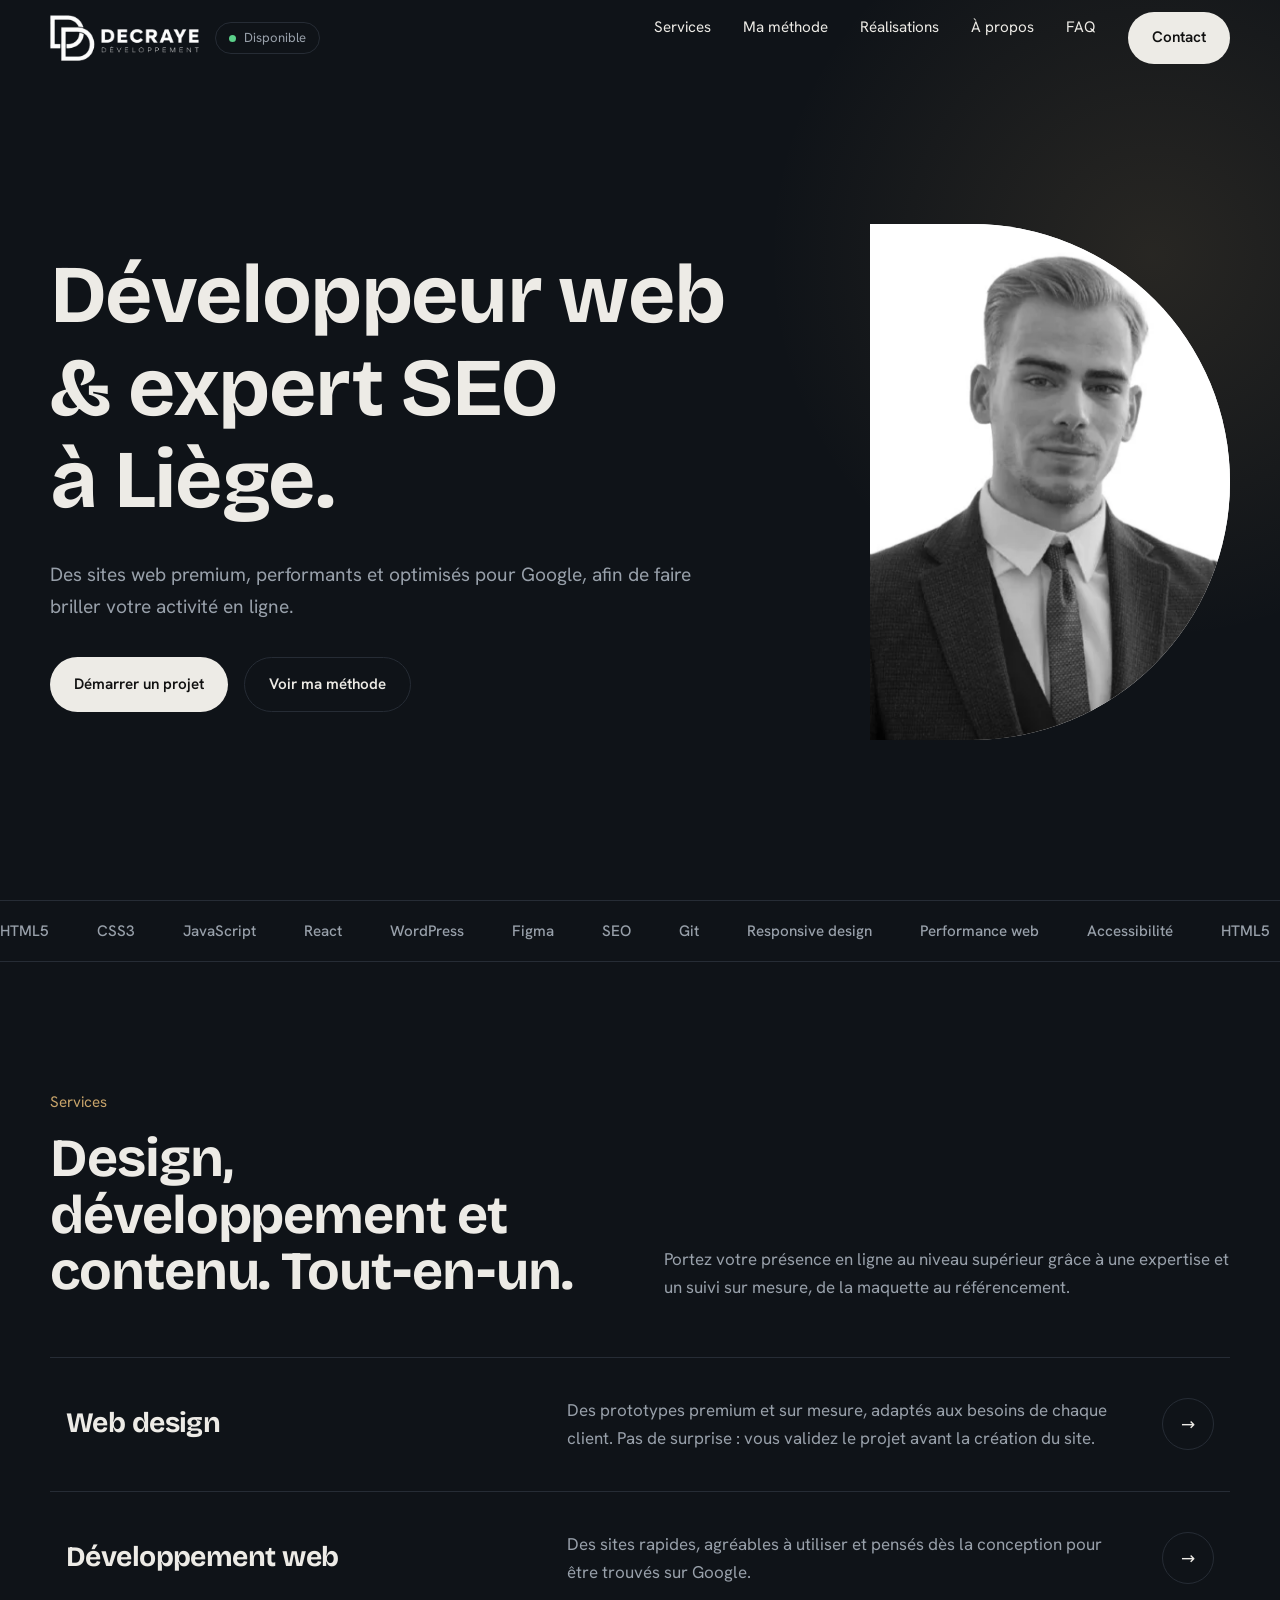
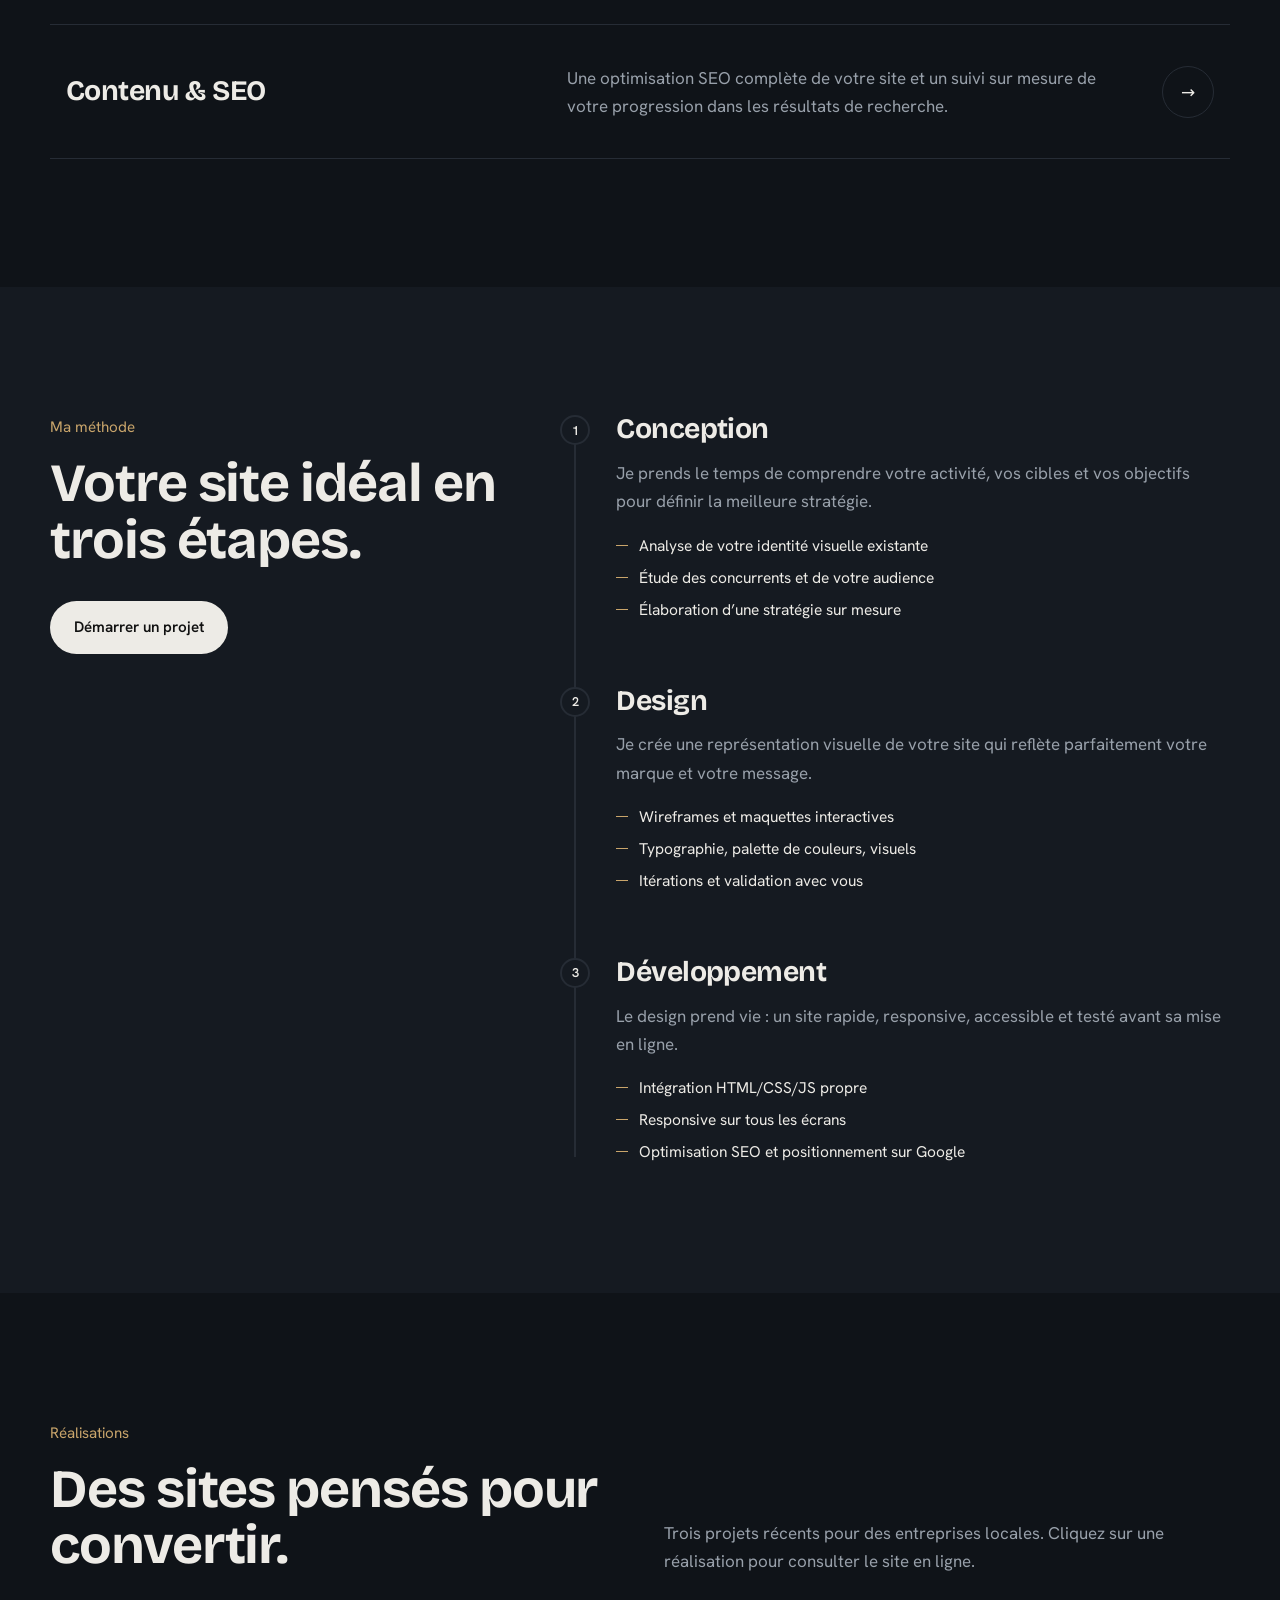
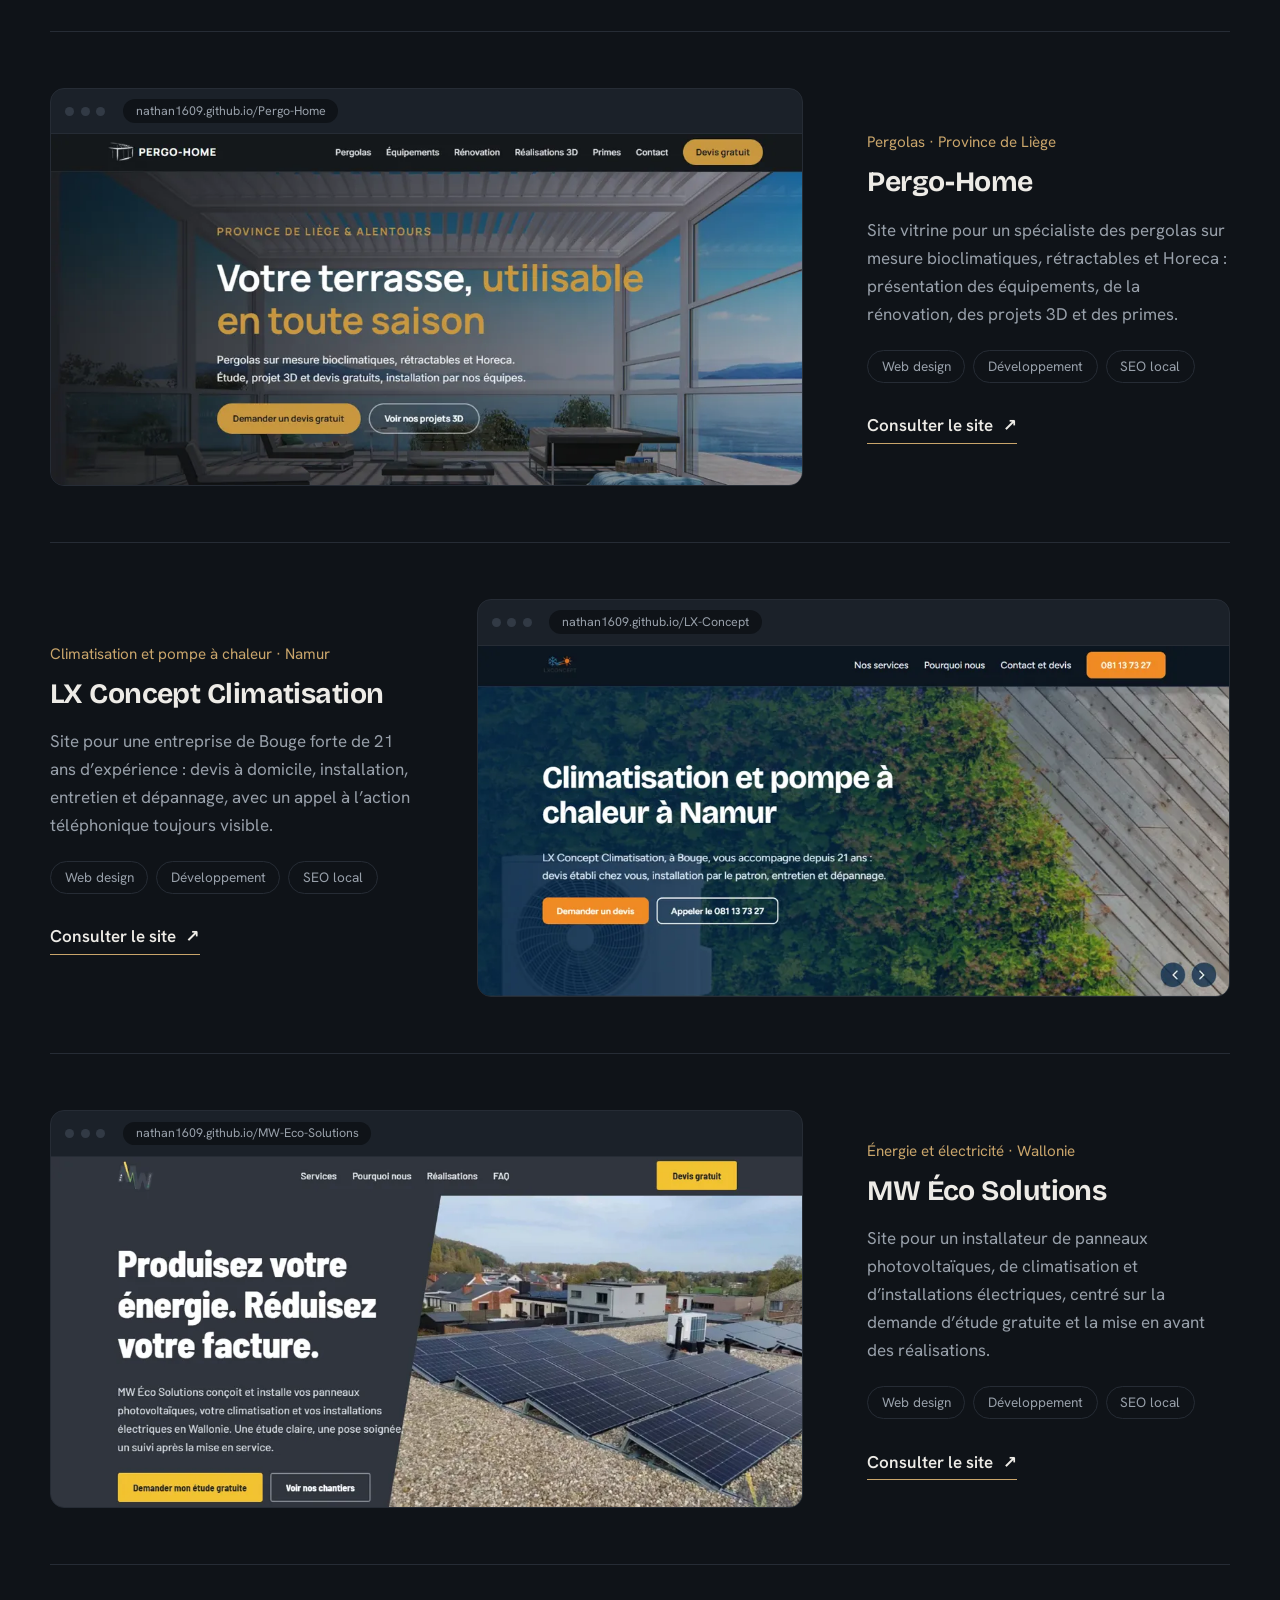
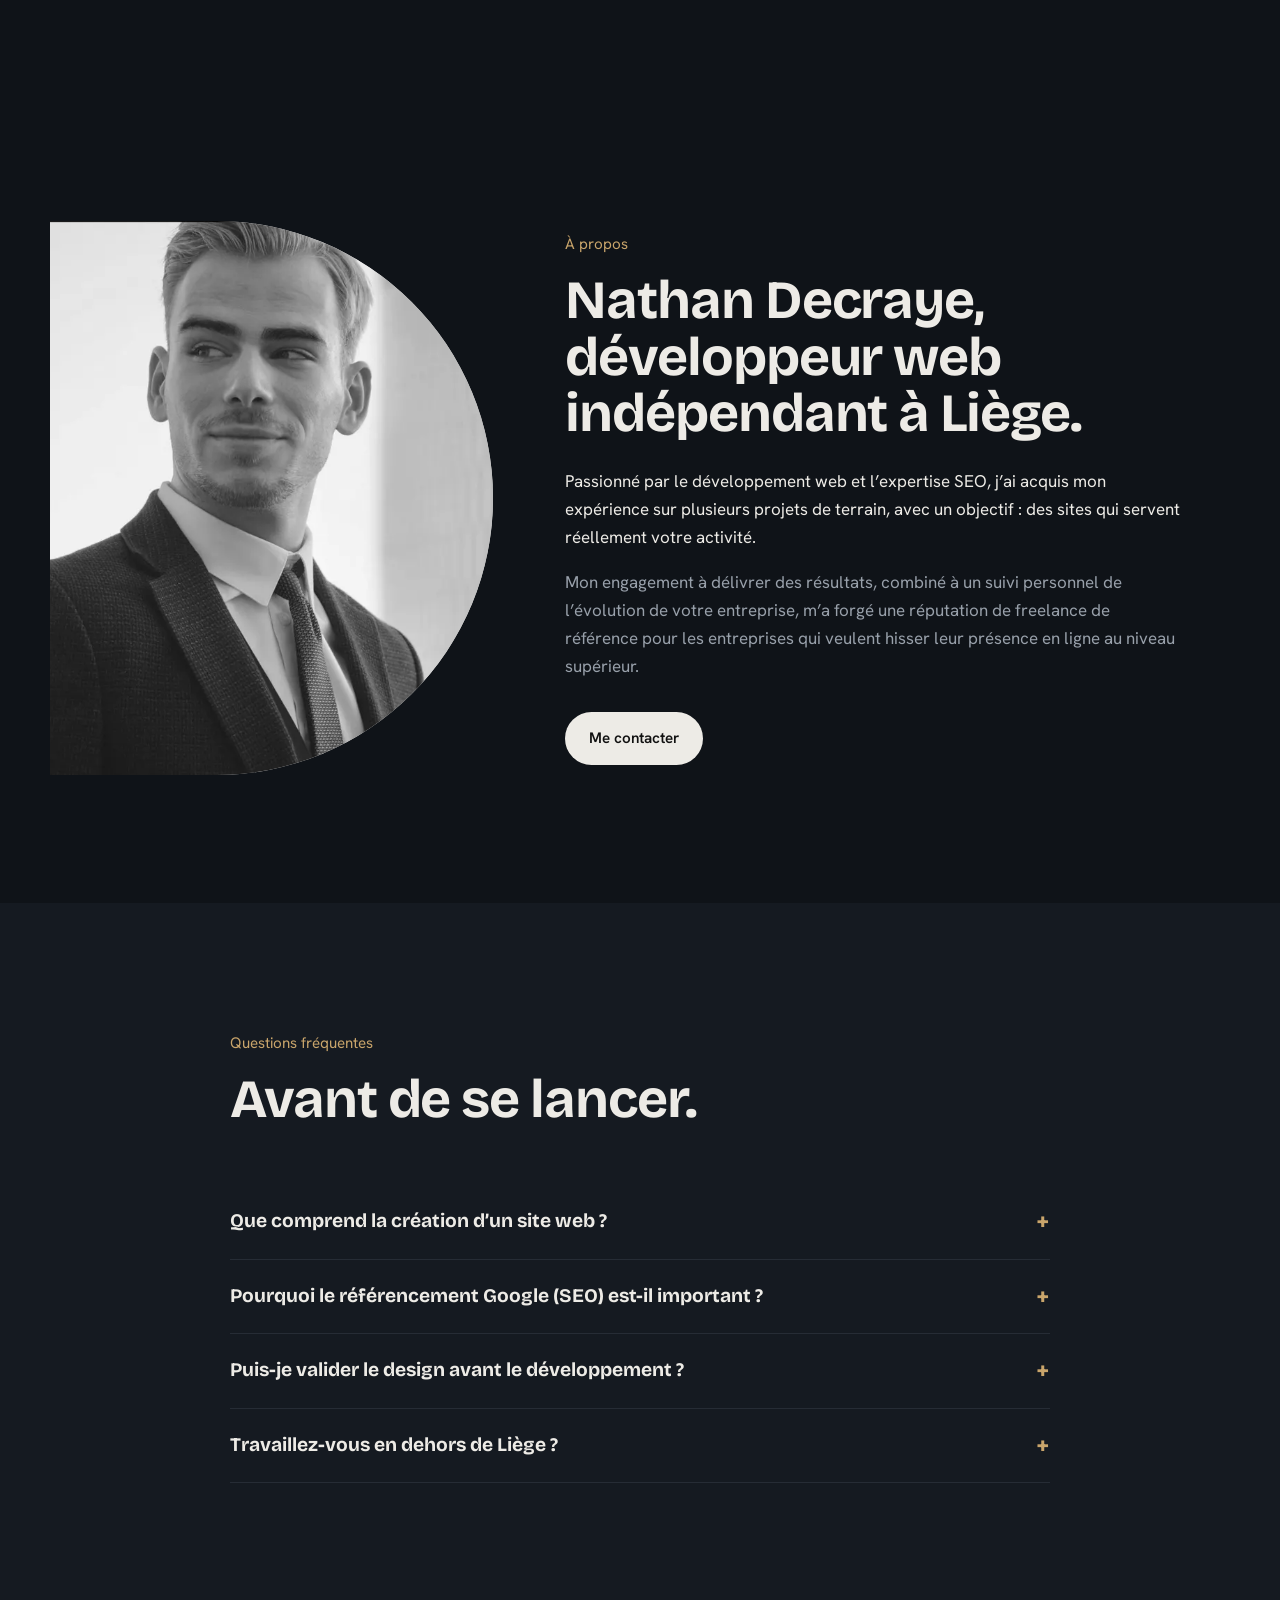
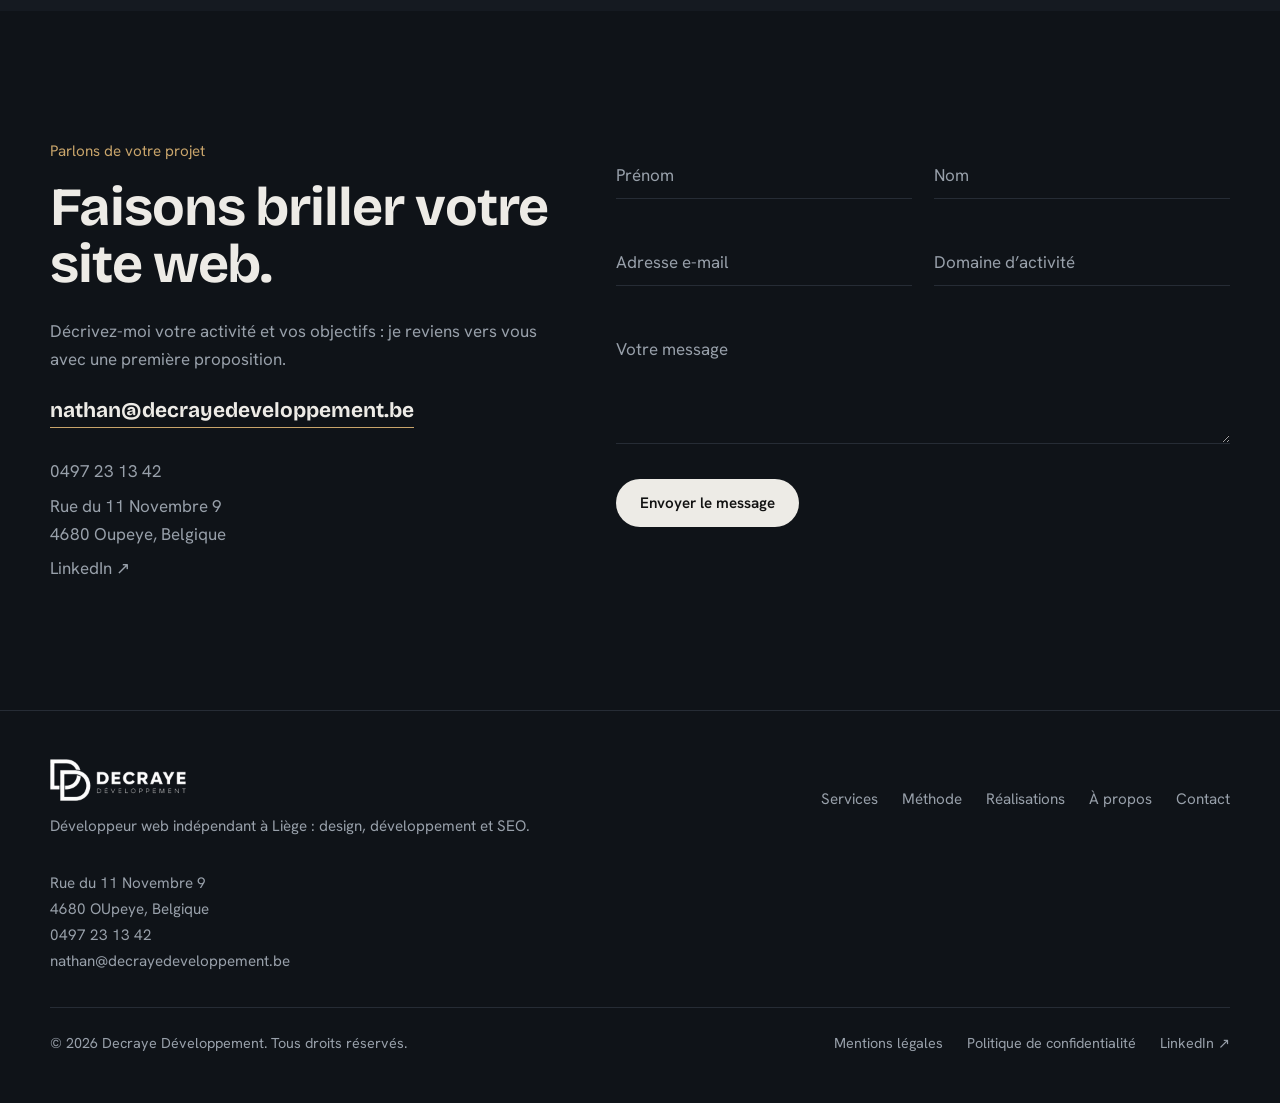
==== commit a67daf95: "Changement d'adresse" ====
--- a/index.html
+++ b/index.html
@@ -27,7 +27,7 @@
 <link rel="preload" href="asset/fonts/hanken-grotesk.woff2" as="font" type="font/woff2" crossorigin>
 <link rel="preload" href="asset/img/nathan-decraye.webp" as="image" type="image/webp">
 <link rel="stylesheet" href="asset/css/style.css">
-<script type="application/ld+json">{"@context":"https://schema.org","@graph":[{"@type":"WebSite","@id":"https://decrayedeveloppement.be/#website","url":"https://decrayedeveloppement.be/","name":"Decraye Développement","inLanguage":"fr-BE","publisher":{"@id":"https://decrayedeveloppement.be/#business"}},{"@type":"ProfessionalService","@id":"https://decrayedeveloppement.be/#business","name":"Decraye Développement","url":"https://decrayedeveloppement.be/","logo":"https://decrayedeveloppement.be/asset/img/logo.png","image":"https://decrayedeveloppement.be/asset/img/og-image.jpg","email":"nathan@decrayedeveloppement.be","telephone":"+32497231342","description":"Développeur web indépendant à Liège : web design, développement de sites et référencement Google (SEO).","address":{"@type":"PostalAddress","streetAddress":"Rue des Guillemins 139","postalCode":"4000","addressLocality":"Liège","addressRegion":"Wallonie","addressCountry":"BE"},"areaServed":[{"@type":"City","name":"Liège"},{"@type":"AdministrativeArea","name":"Wallonie"}],"founder":{"@id":"https://decrayedeveloppement.be/#nathan"},"sameAs":["https://www.linkedin.com/in/nathan-decraye-4442543a9/"],"knowsAbout":["Création de site web","Web design","Référencement naturel (SEO)","WordPress","React"],"contactPoint":{"@type":"ContactPoint","telephone":"+32497231342","email":"nathan@decrayedeveloppement.be","contactType":"customer service","availableLanguage":"fr"},"hasOfferCatalog":{"@type":"OfferCatalog","name":"Services","itemListElement":[{"@type":"Offer","itemOffered":{"@type":"Service","name":"Web design"}},{"@type":"Offer","itemOffered":{"@type":"Service","name":"Développement web"}},{"@type":"Offer","itemOffered":{"@type":"Service","name":"Contenu & SEO"}}]}},{"@type":"Person","@id":"https://decrayedeveloppement.be/#nathan","name":"Nathan Decraye","jobTitle":"Développeur web & expert SEO","url":"https://decrayedeveloppement.be/","image":"https://decrayedeveloppement.be/asset/img/nathan-decraye-a-propos.webp","sameAs":["https://www.linkedin.com/in/nathan-decraye-4442543a9/"],"worksFor":{"@id":"https://decrayedeveloppement.be/#business"}}]}</script>
+<script type="application/ld+json">{"@context":"https://schema.org","@graph":[{"@type":"WebSite","@id":"https://decrayedeveloppement.be/#website","url":"https://decrayedeveloppement.be/","name":"Decraye Développement","inLanguage":"fr-BE","publisher":{"@id":"https://decrayedeveloppement.be/#business"}},{"@type":"ProfessionalService","@id":"https://decrayedeveloppement.be/#business","name":"Decraye Développement","url":"https://decrayedeveloppement.be/","logo":"https://decrayedeveloppement.be/asset/img/logo.png","image":"https://decrayedeveloppement.be/asset/img/og-image.jpg","email":"nathan@decrayedeveloppement.be","telephone":"+32497231342","description":"Développeur web indépendant à Liège : web design, développement de sites et référencement Google (SEO).","address":{"@type":"PostalAddress","streetAddress":"Rue du 11 Novembre 9","postalCode":"4680","addressLocality":"Oupeye","addressRegion":"Wallonie","addressCountry":"BE"},"areaServed":[{"@type":"City","name":"Liège"},{"@type":"AdministrativeArea","name":"Wallonie"}],"founder":{"@id":"https://decrayedeveloppement.be/#nathan"},"sameAs":["https://www.linkedin.com/in/nathan-decraye-4442543a9/"],"knowsAbout":["Création de site web","Web design","Référencement naturel (SEO)","WordPress","React"],"contactPoint":{"@type":"ContactPoint","telephone":"+32497231342","email":"nathan@decrayedeveloppement.be","contactType":"customer service","availableLanguage":"fr"},"hasOfferCatalog":{"@type":"OfferCatalog","name":"Services","itemListElement":[{"@type":"Offer","itemOffered":{"@type":"Service","name":"Web design"}},{"@type":"Offer","itemOffered":{"@type":"Service","name":"Développement web"}},{"@type":"Offer","itemOffered":{"@type":"Service","name":"Contenu & SEO"}}]}},{"@type":"Person","@id":"https://decrayedeveloppement.be/#nathan","name":"Nathan Decraye","jobTitle":"Développeur web & expert SEO","url":"https://decrayedeveloppement.be/","image":"https://decrayedeveloppement.be/asset/img/nathan-decraye-a-propos.webp","sameAs":["https://www.linkedin.com/in/nathan-decraye-4442543a9/"],"worksFor":{"@id":"https://decrayedeveloppement.be/#business"}}]}</script>
 <script type="application/ld+json">{"@context":"https://schema.org","@type":"FAQPage","mainEntity":[{"@type":"Question","name":"Que comprend la création d’un site web ?","acceptedAnswer":{"@type":"Answer","text":"Une conception stratégique, une maquette design validée par vos soins, puis un développement rapide, responsive et optimisé SEO avant la mise en ligne."}},{"@type":"Question","name":"Pourquoi le référencement Google (SEO) est-il important ?","acceptedAnswer":{"@type":"Answer","text":"Le SEO rend votre site visible quand vos clients recherchent vos services. Il repose sur la structure technique, la vitesse et la qualité du contenu."}},{"@type":"Question","name":"Puis-je valider le design avant le développement ?","acceptedAnswer":{"@type":"Answer","text":"Oui. Vous validez la maquette avant la création du site, sans mauvaise surprise."}},{"@type":"Question","name":"Travaillez-vous en dehors de Liège ?","acceptedAnswer":{"@type":"Answer","text":"Basé à Liège, j’accompagne des entreprises de Wallonie et d’ailleurs, en rendez-vous ou à distance."}}]}</script>
 
 </head>
@@ -117,7 +117,7 @@
 <section id="contact">
  <div class="wrap cgrid">
   <div data-r><span class="tag">Parlons de votre projet</span><h2>Faisons briller votre site web.</h2><p>Décrivez-moi votre activité et vos objectifs : je reviens vers vous avec une première proposition.</p><a class="mail" href="mailto:nathan@decrayedeveloppement.be">nathan@decrayedeveloppement.be</a>
-   <address class="coord"><a href="tel:+32497231342">0497 23 13 42</a><span>Rue des Guillemins 139<br>4000 Liège, Belgique</span><a href="https://www.linkedin.com/in/nathan-decraye-4442543a9/" target="_blank" rel="me noopener">LinkedIn ↗</a></address></div>
+   <address class="coord"><a href="tel:+32497231342">0497 23 13 42</a><span>Rue du 11 Novembre 9<br>4680 Oupeye, Belgique</span><a href="https://www.linkedin.com/in/nathan-decraye-4442543a9/" target="_blank" rel="me noopener">LinkedIn ↗</a></address></div>
   <form id="form" data-r style="--d:.1s" novalidate>
    <div class="f"><input id="p" name="prenom" placeholder=" " required autocomplete="given-name"><label for="p">Prénom</label></div>
    <div class="f"><input id="n" name="nom" placeholder=" " required autocomplete="family-name"><label for="n">Nom</label></div>
@@ -135,11 +135,11 @@
  <div class="wrap fg">
   <div><img src="asset/img/logo.png" alt="Decraye Développement" width="136" height="42" loading="lazy"><p>Développeur web indépendant à Liège : design, développement et SEO.</p></div>
   <ul aria-label="Pied de page"><li><a href="#services">Services</a></li><li><a href="#methode">Méthode</a></li><li><a href="#realisations">Réalisations</a></li><li><a href="#a-propos">À propos</a></li><li><a href="#contact">Contact</a></li></ul>
-  <address class="fa">Rue des Guillemins 139<br>4000 Liège, Belgique<br><a href="tel:+32497231342">0497 23 13 42</a><br><a href="mailto:nathan@decrayedeveloppement.be">nathan@decrayedeveloppement.be</a></address>
+  <address class="fa">Rue du 11 Novembre 9<br>4680 OUpeye, Belgique<br><a href="tel:+32497231342">0497 23 13 42</a><br><a href="mailto:nathan@decrayedeveloppement.be">nathan@decrayedeveloppement.be</a></address>
   <div class="fb"><p>© <span id="y">2026</span> Decraye Développement. Tous droits réservés.</p><ul><li><a href="mentions-legales.html" data-legal="ment">Mentions légales</a></li><li><a href="politique-de-confidentialite.html" data-legal="priv">Politique de confidentialité</a></li><li><a href="https://www.linkedin.com/in/nathan-decraye-4442543a9/" target="_blank" rel="me noopener">LinkedIn ↗</a></li></ul></div>
  </div>
 </footer>
 
 <script src="asset/js/main.js" defer></script>
 </body>
-</html>
+</html>
